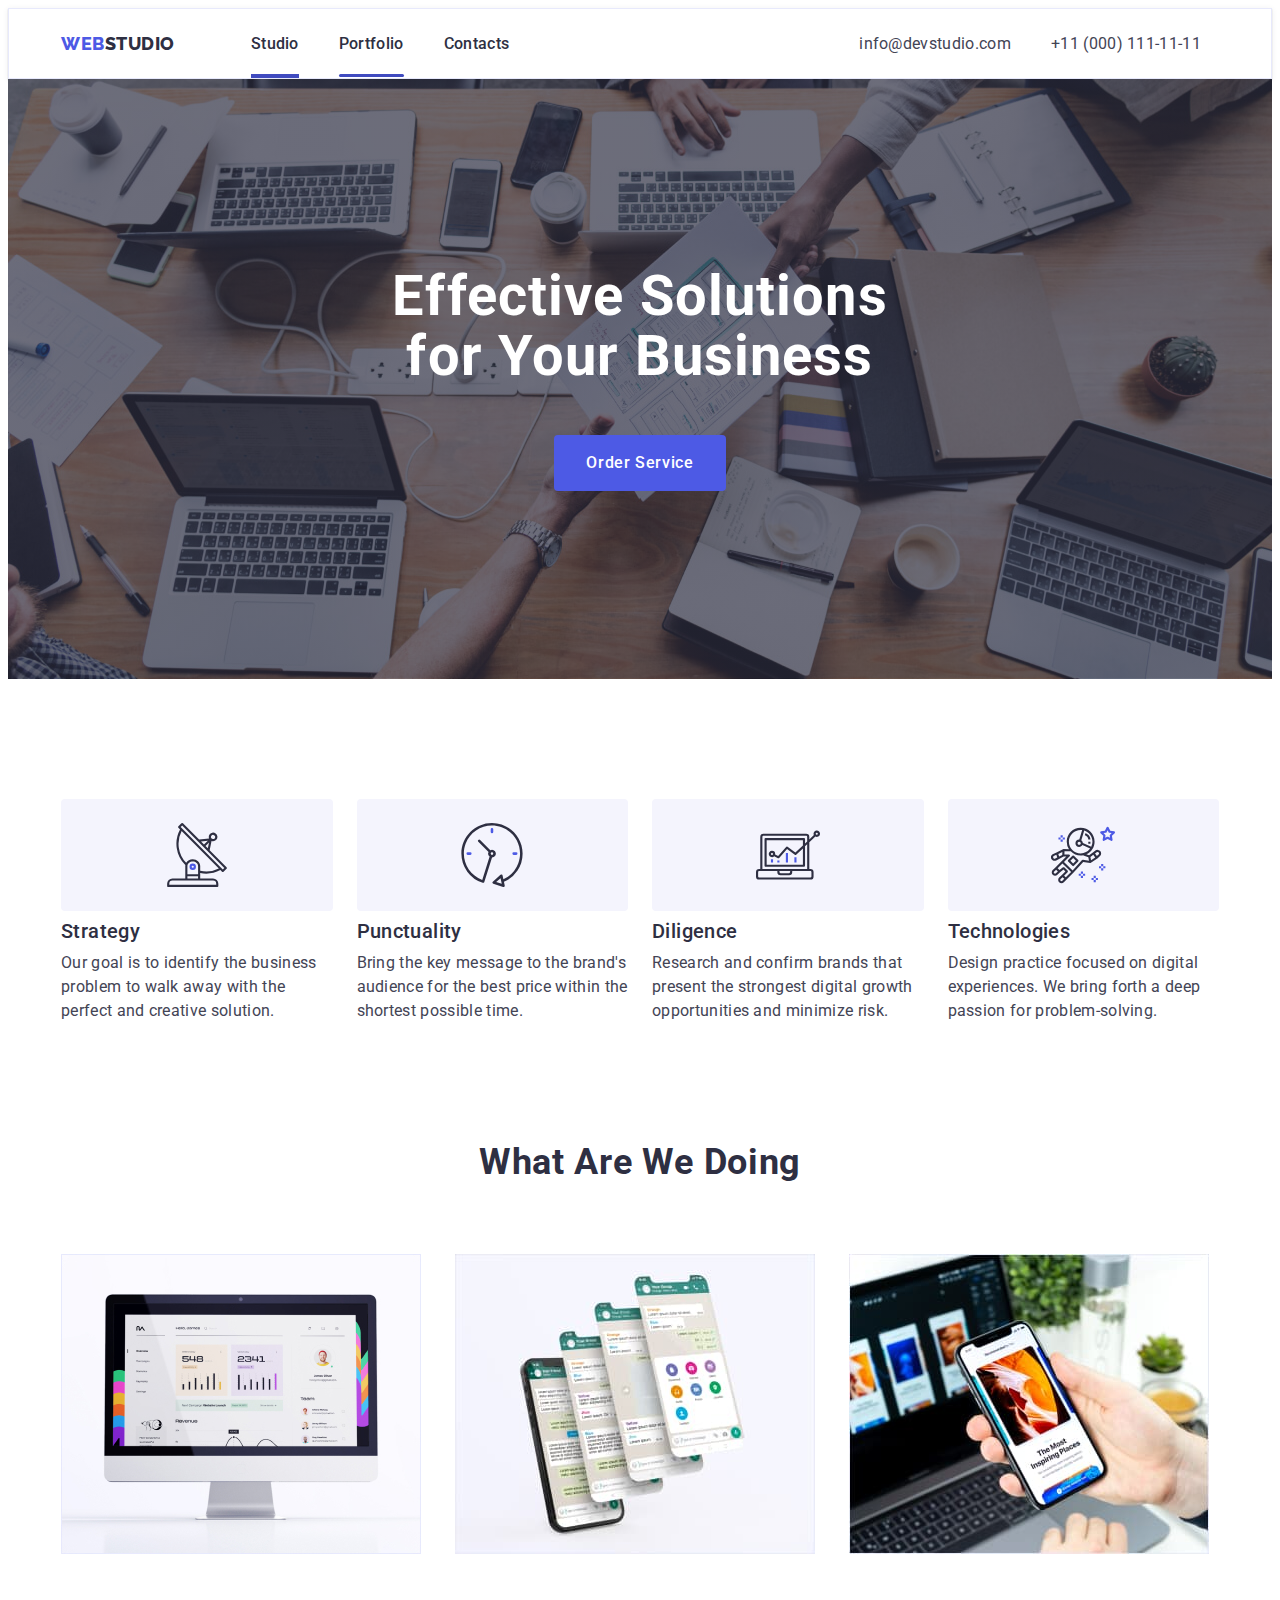
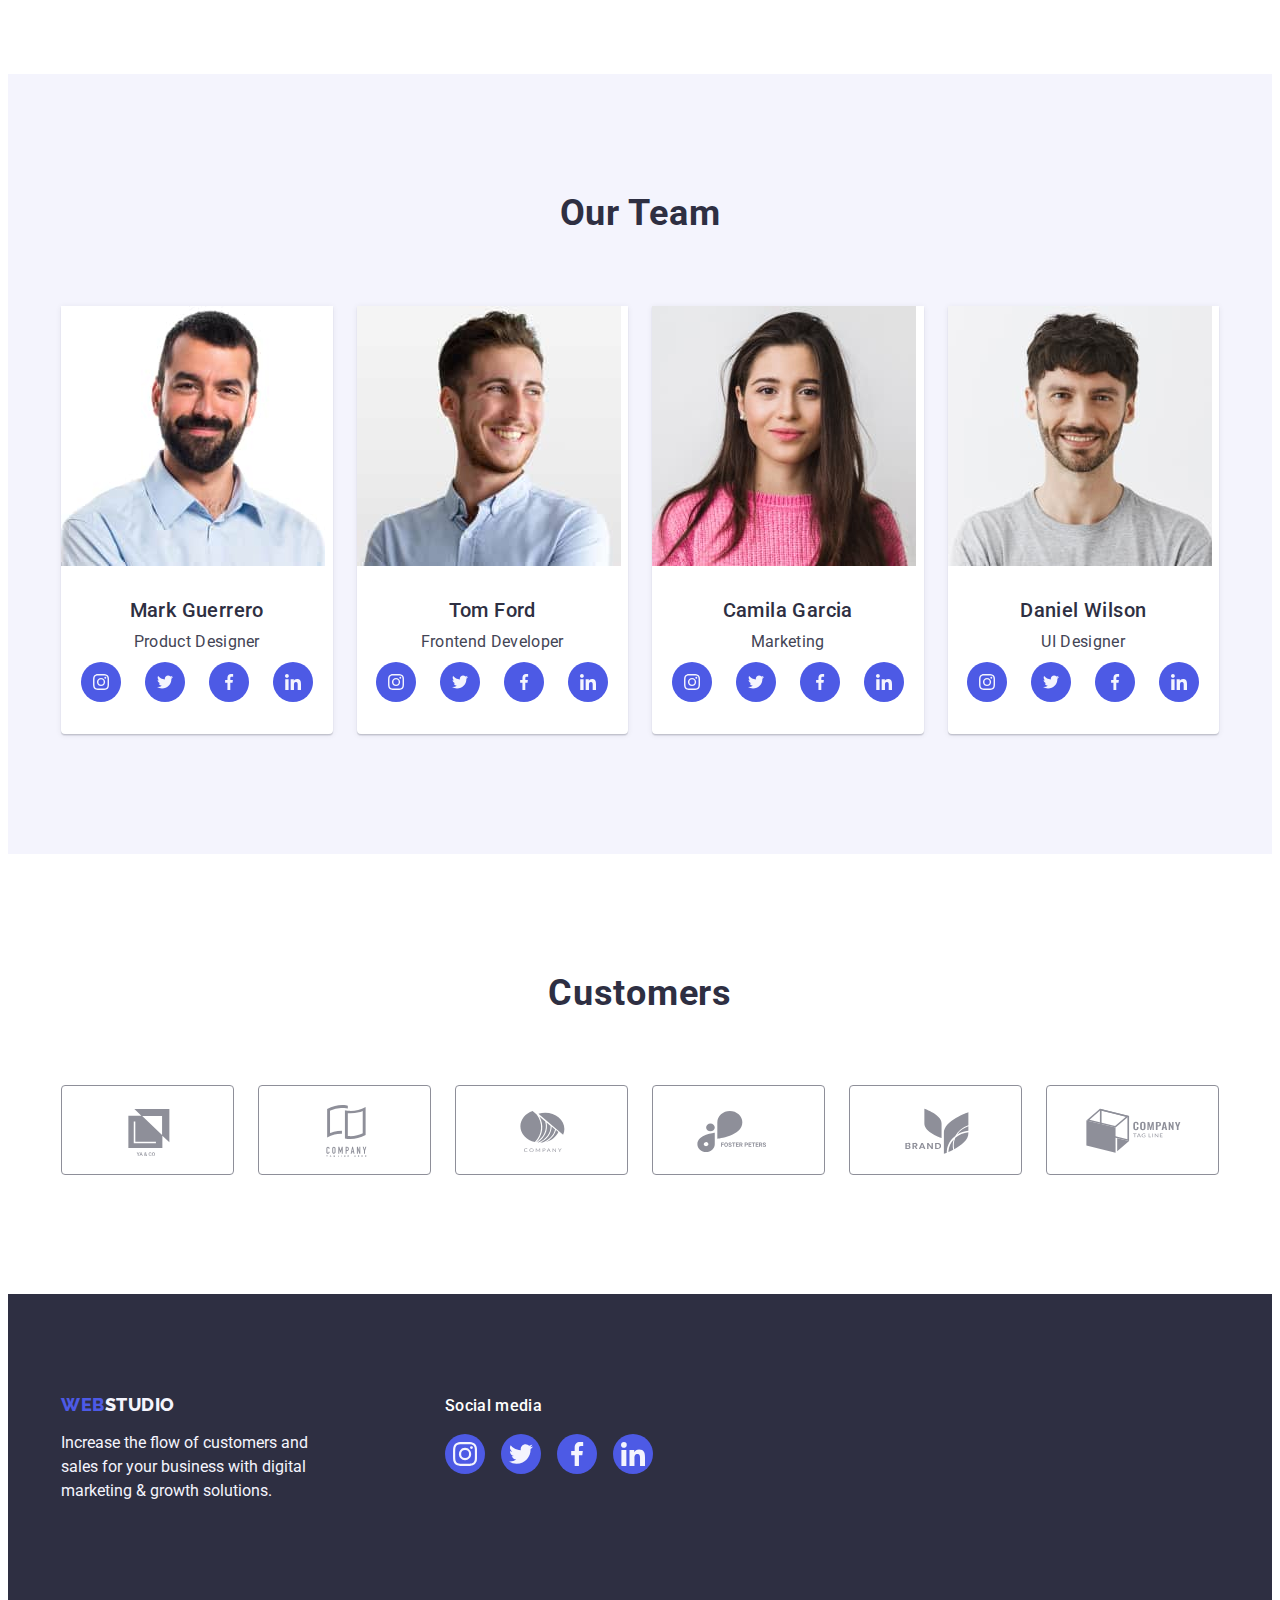
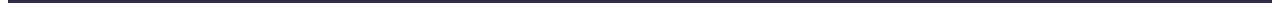
==== index.html @ a300240d "add" ====
<!DOCTYPE html>
<html lang="en">
  <head>
    <meta charset="UTF-8" />
    <meta http-equiv="X-UA-Compatible" content="IE=edge" />
    <meta name="viewport" content="width=device-width, initial-scale=1.0" />
    <title>Document</title>
    <link rel="preconnect" href="https://fonts.googleapis.com" />
    <link rel="preconnect" href="https://fonts.gstatic.com" crossorigin />
    <link rel="preconnect" href="https://fonts.googleapis.com" />
    <link rel="preconnect" href="https://fonts.gstatic.com" crossorigin />
    <link
      href="https://fonts.googleapis.com/css2?family=Raleway:wght@800&family=Roboto:wght@400;500;700;900&display=swap"
      rel="stylesheet"
    />
    <link rel="stylesheet" href="https://cdnjs.cloudflare.com/ajax/libs/modern-normalize/1.1.0/modern-normalize.min.css" integrity="sha512-wpPYUAdjBVSE4KJnH1VR1HeZfpl1ub8YT/NKx4PuQ5NmX2tKuGu6U/JRp5y+Y8XG2tV+wKQpNHVUX03MfMFn9Q==" crossorigin="anonymous" referrerpolicy="no-referrer" />
    <link rel="stylesheet" href="./css/styles.css" />
  </head>
  <body>
  
    <!--Header-->
    <header class="header">
  
      <div class="container-header container">
        <!-- Navigation-->
        <nav class="container-menu list">
          
            <a class="logo-nav logo link" href="./index.html"
              >Web<span class="logo logo-span">Studio</span></a
            >

          <ul class="container-nav list">
            <li class="item-nav">
              <a class="nav-link studio-link link" href="./index.html">Studio</a>
            </li>

            <li class="item-nav">
              <a class="nav-link  portf-link link" href="./portfolio.html"
                >Portfolio</a
              >
            </li>

            <li class="item-nav">
              <a class="nav-link link" href="">Contacts</a>
            </li>
          </ul>
        </nav>

        <address class="address">
          <ul class="container-address list">
            <li class="item-mail">
              <a class="address-link link" href="mailto:info@devstudio.com"
                >info@devstudio.com</a
              >
            </li>
            <li class="item-tel">
              <a class="address-link address-tel link" href="tel:+110001111111"
                >+11 (000) 111-11-11</a
              >
            </li>
          </ul>
        </address>
      </div>
    </header>
    
    <!--Main -->
    <main class="main">
      <!--Hero-->
      <section class="hero">
        <div class="container-hero container">
          <h1 class="hero-title">Effective Solutions for Your Business</h1>
              
          <button class="btn-hero" type="button" data-modal-open>Order Service</button>
       
      </div>
      </section>

      <!--Section_1-->
      <section class="section-one">
        <div class="container-section-one container">
          <h2 class="visually-hidden">strongest</h2>
          <ul class="list list-section-one">
            <li class="item-section-one">
              <div class="strategy">
                <svg class="icon-section-one" width="64" height="64">
                  <use href="./images/icons.svg#antenna">
                  </use>
                </svg>
              </div>
              <h3 class="subtitle-section-one">Strategy</h3>
              <p class="text-section-one">
                Our goal is to identify the business problem to walk away with
                the perfect and creative solution.
              </p>
            </li>
            <li class="item-section-one ">
              <div class="strategy">
                <svg class="icon-section-one" width="64" height="64">
                  <use href="./images/icons.svg#clock">
                  </use>
                </svg>
              </div>
              <h3 class="subtitle-section-one">Punctuality</h3>
              <p class="text-section-one">
                Bring the key message to the brand's audience for the best price
                within the shortest possible time.
              </p>
            </li>
            <li class="item-section-one">
              <div class="strategy">
                <svg class="icon-section-one" width="64" height="64">
                  <use href="./images/icons.svg#diagram">
                  </use>
                </svg>
              </div>
              <h3 class="subtitle-section-one">Diligence</h3>
              <p class="text-section-one">
                Research and confirm brands that present the strongest digital
                growth opportunities and minimize risk.
              </p>
            </li>
            <li class="item-section-one">
              <div class="strategy">
                <svg class="icon-section-one" width="64" height="64">
                  <use href="./images/icons.svg#astronaut">
                  </use>
                </svg>
              </div>
              <h3 class="subtitle-section-one">Technologies</h3>
              <p class="text-section-one">
                Design practice focused on digital experiences. We bring forth a
                deep passion for problem-solving.
              </p>
            </li>
          </ul>
        </div>
      </section>

      <!--Section_2-->
      <section class="section-two">
        <div class="container">
          <h2 class="title-section-two">What are we doing</h2>
          <ul class="list-section-two list">
            <li class="item-section-two">
              <img
                src="./images/doing/comp.jpg"
                alt="comp"
                width="360"
                height="300"
              />
            </li>
            <li class="item-section-two">
              <img
                src="./images/doing/phone.jpg"
                alt="phone"
                width="360"
                height="300"
              />
            </li>
            <li class="item-section-two">
              <img
                src="./images/doing/laptop.jpg"
                alt="laptop"
                width="360"
                height="300"
              />
            </li>
          </ul>
        </div>
      </section>

      <!--Section_3-->
      <section class="section-three">
        <div class="container">
          <h2 class="title-section-three">Our Team</h2>
          <ul class="list list-section-three">
            <li class="item-team">
              
                <img
                  class="img-team"
                  src="./images/team/man_1.jpg"
                  alt="man"
                  width="264"
                  height="260"
                />
        
            
              <div class="name-team">
              <h3 class="subtitle-section-three">Mark Guerrero</h3>
              <p class="text-section-three">Product Designer</p>
              <ul class="networks-list list">
                <li class="networks-item">
                  <a class="networks-link link" href="" target="_blank" rel="noopener noreferrer"
                  aria-label="instagram icon">
                    <svg class="networks-icon" width="16" height="16">
                      <use href="./images/icons.svg#instagram">
                      </use>
                    </svg>
                  </a>
                </li>
                <li class="networks-item">
                  <a class="networks-link link" href="" target="_blank" rel="noopener noreferrer"
                  aria-label="twitter icon">
                    <svg class="networks-icon" width="16" height="16">
                      <use href="./images/icons.svg#twitter">
                      </use>
                    </svg>
                  </a>
                </li>
                <li class="networks-item">
                  <a class="networks-link link" href="" target="_blank" rel="noopener noreferrer"
                  aria-label="facebookicon">
                    <svg class="networks-icon" width="16" height="16">
                      <use href="./images/icons.svg#facebook">
                      </use>
                    </svg>
                  </a>
                </li>
                <li class="networks-item">
                  <a class="networks-link link" href="" target="_blank" rel="noopener noreferrer"
                  aria-label="linkedin icon">
                    <svg class="networks-icon" width="16" height="16">
                      <use href="./images/icons.svg#linkedin">
                      </use>
                    </svg>
                  </a>
                </li>
              </ul>
            </div>
            </li>

            <li class="item-team">
              
              <img
                class="img-team"
                src="./images/team/man_2.jpg"
                alt="man"
                width="264"
                height="260"
              />
              <div class="name-team">
              <h3 class="subtitle-section-three">Tom Ford</h3>
              <p class="text-section-three">Frontend Developer</p>
              <ul class="networks-list list">
                <li class="networks-item">
                  <a class="networks-link link" href="" target="_blank" rel="noopener noreferrer"
                  aria-label="instagram icon">
                    <svg class="networks-icon" width="16" height="16">
                      <use href="./images/icons.svg#instagram">
                      </use>
                    </svg>
                  </a>
                </li>
                <li class="networks-item">
                  <a class="networks-link link" href="" target="_blank" rel="noopener noreferrer"
                  aria-label="twitter icon">
                    <svg class="networks-icon" width="16" height="16">
                      <use href="./images/icons.svg#twitter">
                      </use>
                    </svg>
                  </a>
                </li>
                <li class="networks-item">
                  <a class="networks-link link" href="" target="_blank" rel="noopener noreferrer"
                  aria-label="facebookicon">
                    <svg class="networks-icon" width="16" height="16">
                      <use href="./images/icons.svg#facebook">
                      </use>
                    </svg>
                  </a>
                </li>
                <li class="networks-item">
                  <a class="networks-link link" href="" target="_blank" rel="noopener noreferrer"
                  aria-label="linkedin icon">
                    <svg class="networks-icon" width="16" height="16">
                      <use href="./images/icons.svg#linkedin">
                      </use>
                    </svg>
                  </a>
                </li>
              </ul>
            </div>
            </li>

            <li class="item-team">
              <img
                class="img-team"
                src="./images/team/girl.jpg"
                alt="girl"
                width="264"
                height="260"
              />             
               <div class="name-team">
              <h3 class="subtitle-section-three">Camila Garcia</h3>
              <p class="text-section-three">Marketing</p>
              <ul class="networks-list list">
                <li class="networks-item">
                  <a class="networks-link link" href="" target="_blank" rel="noopener noreferrer"
                  aria-label="instagram icon">
                    <svg class="networks-icon" width="16" height="16">
                      <use href="./images/icons.svg#instagram">
                      </use>
                    </svg>
                  </a>
                </li>
                <li class="networks-item">
                  <a class="networks-link link" href="" target="_blank" rel="noopener noreferrer"
                  aria-label="twitter icon">
                    <svg class="networks-icon" width="16" height="16">
                      <use href="./images/icons.svg#twitter">
                      </use>
                    </svg>
                  </a>
                </li>
                <li class="networks-item">
                  <a class="networks-link link" href="" target="_blank" rel="noopener noreferrer"
                  aria-label="facebookicon">
                    <svg class="networks-icon" width="16" height="16">
                      <use href="./images/icons.svg#facebook">
                      </use>
                    </svg>
                  </a>
                </li>
                <li class="networks-item">
                  <a class="networks-link link" href="" target="_blank" rel="noopener noreferrer"
                  aria-label="linkedin icon">
                    <svg class="networks-icon" width="16" height="16">
                      <use href="./images/icons.svg#linkedin">
                      </use>
                    </svg>
                  </a>
                </li>
              </ul>
            </div>
            </li>

            <li class="item-team">
              
              <img
                class="img-team"
                src="./images/team/man_3.jpg"
                alt="man"
                width="264"
                height="260"
              />
              <div class="name-team">
              <h3 class="subtitle-section-three">Daniel Wilson</h3>
              <p class="text-section-three">UI Designer</p>
              <ul class="networks-list list">
                <li class="networks-item">
                  <a class="networks-link link" href="" target="_blank" rel="noopener noreferrer"
                  aria-label="instagram icon">
                    <svg class="networks-icon" width="16" height="16">
                      <use href="./images/icons.svg#instagram">
                      </use>
                    </svg>
                  </a>
                </li>
                <li class="networks-item">
                  <a class="networks-link link" href="" target="_blank" rel="noopener noreferrer"
                  aria-label="twitter icon">
                    <svg class="networks-icon" width="16" height="16">
                      <use href="./images/icons.svg#twitter">
                      </use>
                    </svg>
                  </a>
                </li>
                <li class="networks-item">
                  <a class="networks-link link" href="" target="_blank" rel="noopener noreferrer"
                  aria-label="facebookicon">
                    <svg class="networks-icon" width="16" height="16">
                      <use href="./images/icons.svg#facebook">
                      </use>
                    </svg>
                  </a>
                </li>
                <li class="networks-item">
                  <a class="networks-link link" href="" target="_blank" rel="noopener noreferrer"
                  aria-label="linkedin icon">
                    <svg class="networks-icon" width="16" height="16">
                      <use href="./images/icons.svg#linkedin">
                      </use>
                    </svg>
                  </a>
                </li>
              </ul>
            </div>
            </li>
          </ul>
        </div>


      </section>
            <!--Section_4
            Customers-->
    <section class="section-four">
        <div class="container">
          <h2 class="title-section-four">Customers</h2>
          <ul class="list list-section-four">
            <li class="item-customers">
              <a class="customers-link link" href="">
              <svg class="icon-section-four" width="104" height="56">
                <use href="./images/icons.svg#first">
                </use>
              </svg></a>
            </li>
            <li class="item-customers">
              <a class="customers-link link" href="">
              <svg class="icon-section-four" width="104" height="56">
                <use href="./images/icons.svg#second">
                </use>
              </svg></a>
            </li>
            <li class="item-customers">
              <a class="customers-link link" href="">
              <svg class="icon-section-four" width="104" height="56">
                <use href="./images/icons.svg#thirth">
                </use>
              </svg></a>
            </li>
            <li class="item-customers">
              <a class="customers-link link" href="">
              <svg class="icon-section-four" width="104" height="56">
                <use href="./images/icons.svg#fourth">
                </use>
              </svg></a>
            </li>
            <li class="item-customers">
              <a class="customers-link link" href="">
              <svg class="icon-section-four" width="104" height="56">
                <use href="./images/icons.svg#fifth">
                </use>
              </svg></a>
            </li>
            <li class="item-customers">
              <a class="customers-link link" href=""><svg class="icon-section-four" width="104" height="56">
                <use href="./images/icons.svg#sixth">
                </use>
              </svg> </a>

              
            </li>
          </ul>
          

        </div>
</section>

    </main>
<!--Footer-->
<footer class="footer">
  <div class="footer-container container">
    <div class="logo-footer">
        <a class="footer-link logo link" href="./index.html"
        >Web<span class="logo logo-span footer-span">Studio</span></a
      >

    <p class="text-footer">
      Increase the flow of customers and sales for your business with
      digital marketing & growth solutions.
    </p>

    </div>
    
    <div class="networks-footer">
      <p class="text-networks">Social media</p>
      <ul class="list list-footer">
        <li class="item-footer">
          <a class="networks-footer-link link" href="" target="_blank" rel="noopener noreferrer"
                  aria-label="instagram icon">
                    <svg class="networks-footer-icon" width="24" height="24">
                      <use href="./images/icons.svg#instagram">
                      </use>
                    </svg>
                  </a>
        </li>
        <li class="item-footer">
          <a class="networks-footer-link link" href="" target="_blank" rel="noopener noreferrer"
                  aria-label="twitter icon">
                    <svg class="networks-footer-icon" width="24" height="24">
                      <use href="./images/icons.svg#twitter">
                      </use>
                    </svg>
                  </a>
        </li>
        <li class="item-footer">
          <a class="networks-footer-link link" href="" target="_blank" rel="noopener noreferrer"
                  aria-label="facebook icon">
                    <svg class="networks-footer-icon" width="24" height="24">
                      <use href="./images/icons.svg#facebook">
                      </use>
                    </svg>
                  </a>
        </li>
        <li class="item-footer">
          <a class="networks-footer-link link" href="" target="_blank" rel="noopener noreferrer"
                  aria-label="linkedin icon">
                    <svg class="networks-footer-icon" width="24" height="24">
                      <use href="./images/icons.svg#linkedin">
                      </use>
                    </svg>
                  </a>
        </li>
      </ul>
    </div>
  </div>
</footer>
  <!--MODAL WINDOW-->
  <div  class="backdrop is-hidden" data-modal>
    <div class="modal">
      <button  class="modal-close-btn" type="button" data-modal-close>
        <svg class="modal-close-icon" width="8" height="8">
          <use href="./images/icons.svg#close-black"></use>
        </svg>
      </button>
    </div>

  </div>

  <script src="./js/modal.js"></script>
</body>
</html>
---- css/styles.css ----
:root {
  /*fonts*/
  --primary-font: 'Roboto', sans-serif;
  --secondary-font: 'Raleway', sans-serif;

  /*text color*/
  --main-text-color: #434455;
  --secondary-text-color: #2e2f42;
  --white-text-color: #ffffff;
  --footer-text-color: #f4f4fd;
  --accent-text-color: #4d5ae5;
  --focus-nav-color: #404bbf;

  /*background color*/
  --main-bgc-color: #ffffff;
  --secondary-bgc-color: #2e2f42;
  --grey-bgc-color: #f4f4fd;
  --iris-bgc-btn: #4d5ae5;
  --ocean-bgc-btnfocus: #404bbf;
  --link-bgc: #8e8f99;

  /*PORTFOLIO*/
  --portf-bordercolor: #e7e9fc;
}

body {
  font-family: var(--primary-font);
  color: var(--main-text-color);
  background-color: var(--main-bgc-color);
}

a {
  text-decoration: none;
}

ul,
p,
h1,
h2,
h3 {
  margin: 0;
  padding: 0;
}

.list {
  list-style: none;
}

li {
  text-decoration: none;
}

img {
  display: block;
  max-width: 100%;
  height: auto;
}

.visually-hidden {
  position: absolute;
  width: 1px;
  height: 1px;
  margin: -1px;
  border: 0;
  padding: 0;
  white-space: nowrap;
  clip-path: inset(100%);
  clip: rect(0 0 0 0);
  overflow: hidden;
}

.container {
  width: 1158px;
  padding-left: 15px;
  padding-right: 15px;
  margin: auto;
  margin-right: auto;
}
/*HEADER*/

.header {
  /*position: absolute;
  top: 0;*/

  box-shadow: 0px 2px 1px rgba(46, 47, 66, 0.08),
    0px 1px 1px rgba(46, 47, 66, 0.16), 0px 1px 6px rgba(46, 47, 66, 0.08);
  border: 1px solid #e7e9fc;
  /*outline: 2px solid blue;*/
}

.container-header {
  display: flex;
  align-items: center;
}
/*Navigation*/
.container-menu {
  display: flex;
  align-items: center;
  margin: 0;
  /*outline: 2px solid green;*/
}

.logo-nav {
  margin-right: 76px;
  padding-top: 24px;
  padding-bottom: 24px;
}

.logo,
.logo-span {
  font-family: var(--secondary-font);
  font-weight: 800;
  font-size: 18px;
  line-height: 1.17;
  letter-spacing: 0.03em;
  text-transform: uppercase;

  color: var(--accent-text-color);
}

.logo-span {
  color: var(--secondary-text-color);
}

.link 
/*.logo*/ {
  text-decoration: none;
}

.list {
  text-decoration: none;
}

.container-nav {
  display: flex;
  align-items: center;
  text-align: center;

  /*outline: 2px solid black;*/
  margin-right: 332px;
}

.item-nav {
  margin-right: 40px;
}

.item-nav:last-child {
  margin-right: 0;
}

.nav-link {
  padding-top: 24px;
  padding-bottom: 24px;
  font-weight: 500;
  font-size: 16px;
  line-height: 1.5;
  letter-spacing: 0.02em;
  color: var(--secondary-text-color);
}

.nav-link:hover,
.nav-link:focus {
color: var(--focus-nav-color);
}

.studio-link{
position: relative;
width: 48px;}

.studio-link::after{
content: '';

position: absolute;
display: block;
left: 0;
bottom: -1px;

width: 100%;
height: 4px;
background-color: var(--focus-nav-color) ;

}

.portf-link{
position: relative;
width: 66px;}

.portf-link::after{
  content: '';

  position: absolute;
  border-radius: 2px;
  bottom: 0px;
  
  display: block;
  width: 100%;
  height: 3px;
  background-color:var(--focus-nav-color);
 }


.address {
  display: flex;
  align-items: center;
  margin: auto;

  font-style: normal;
  /*outline: 2px solid tomato;*/
}

.container-address {
  display: flex;
  align-items: center;
  gap: 40px;
}

.address-link,
.address-link {
  font-size: 16px;
  line-height: 1.5;
  letter-spacing: 0.02em;
  color: var(--main-text-color);
}

.address-link:hover,
.address-link:focus {
  color: var(--focus-nav-color);
}

/*MAIN*/

/*HERO*/

.hero {
  max-width: 1440px;
  margin-left: auto;
  margin-right: auto;

  background-image: linear-gradient(
      rgba(46, 47, 66, 0.7),
      rgba(46, 47, 66, 0.7)
    ),
    url(../images/hero/office.jpg);
  background-color: var(--secondary-bgc-color);
  background-repeat: no-repeat;
  background-position: center;

  background-size: cover;

  padding-top: 188px;
  padding-bottom: 188px;
}

.container-hero {
  text-align: center;
}

.hero-title {
  margin-top: 0;
  margin-bottom: 48px;
  margin-left: auto;
  margin-right: auto;
  max-width: 496px;

  font-weight: 700;
  font-size: 56px;
  line-height: 1.07;
  color: var(--white-text-color);
  text-align: center;
  letter-spacing: 0.02em;
}

.btn-hero {
  display: block;
  min-width: 169px;
  height: 56px;
  margin: 0 auto;
  padding: 16px 32px;

  font-family: inherit;
  font-weight: 500;
  font-size: 16px;
  line-height: 1.5;
  color: var(--white-text-color);
  background-color: var(--iris-bgc-btn);
  letter-spacing: 0.04em;
  border: none;
  cursor: pointer;
  border-radius: 4px;

  transition: background-color 250ms cubic-bezier(0.4, 0, 0.2, 1);
}

.btn-hero:hover,
.btn-hero:focus {
  background-color: var(--ocean-bgc-btnfocus);
}

/*SECTION _1*/

.section-one {
  padding-top: 120px;
  padding-bottom: 120px;
}

.container-section-one {
  display: flex;
  align-items: center;
  /* outline: 2px solid blue;*/
}

.list-section-one {
  display: flex;
  gap: 24px;

  /*outline: 2px solid red;*/
}

.item-section-one {
  width: calc((100% - 72px) / 4);
}

/*ICONS SVG*/

.strategy {
  display: flex;
  align-items: center;
  justify-content: center;
  background: var(--grey-bgc-color);
  border-radius: 4px;

  padding-top: 24px;
  padding-bottom: 24px;
  margin-bottom: 8px;

  /*outline: 2px solid green;*/
}

.icon-section-one {
  display: flex;
  justify-content: center;
}

.subtitle-section-one {
  margin-bottom: 8px;
}

.subtitle-section-one,
.subtitle-section-three {
  font-weight: 500;
  font-size: 20px;
  line-height: 1.2;
  letter-spacing: 0.02em;
  color: var(--secondary-text-color);
}

.text-section-one,
.text-section-three,
.text-portfolio-row {
  font-size: 16px;
  line-height: 1.5;
  letter-spacing: 0.02em;
  color: var(--secondary-text-color);
}

.text-section-one {
  color: var(--main-text-color);
}

/*Section_2*/

.section-two {
  padding-bottom: 120px;
}

.title-section-two,
.title-section-three,
.title-section-four {
  margin-bottom: 72px;

  font-weight: 700;
  font-size: 36px;
  line-height: 1.1;
  text-align: center;
  letter-spacing: 0.02em;
  text-transform: capitalize;

  color: var(--secondary-text-color);
}

.list-section-two {
  display: flex;
  gap: 24px;
  padding: 0;

  /*outline: 2px solid orange;*/
}
.item-section-two {
  width: calc((100% - 48px) / 3);
}

/*Section_3*/

.section-three {
  padding: 120px 0;
  background-color: var(--grey-bgc-color);
}

.title-section-three {
  margin-bottom: 72px;
  /*outline: 2px solid skyblue;*/
}

.list-section-three {
  display: flex;
  align-items: center;
  gap: 24px;
}

.item-team {
  /*outline: 2px solid red;*/

  width: calc((100% - 72px) / 4);

  background-color: var(--main-bgc-color);
  border-radius: 0px 0px 4px 4px;
  box-shadow: 0px 1px 6px rgba(46, 47, 66, 0.08),
    0px 1px 1px rgba(46, 47, 66, 0.16), 0px 2px 1px rgba(46, 47, 66, 0.08);
}

.name-team {
  padding: 32px 0;
}

.subtitle-section-three {
  text-align: center;
  margin-bottom: 8px;
}

.text-section-three {
  text-align: center;
  padding-bottom: 8px;

  color: var(--main-text-color);
}

.networks-list {
  display: flex;
  justify-content: center;
  align-items: center;
  gap: 24px;
}
.networks-item {
  display: flex;
  justify-content: center;
  align-items: center;
  width: 40px;
  height: 40px;
}

.networks-link {
  display: flex;
  align-items: center;
  justify-content: center;
  background-color: var(--iris-bgc-btn);
  border-radius: 50%;
  width: 100%;
  height: 100%;
}

.networks-link:hover,
.networks-link:focus {
  background-color: var(--focus-nav-color);
}

.networks-icon {
  fill: var(--grey-bgc-color);
}

/*<!--Section_4
Customers-->*/

.section-four {
  padding: 120px 0;
  background-color: var(--main-bgc-color);
}

.list-section-four {
  display: flex;
  justify-content: center;
  align-items: center;
  gap: 24px;
}
.item-customers {
  display: flex;
  justify-content: center;
  align-items: center;
  height: 88px;
  width: calc((100% - 120px) / 6);
}

.customers-link {
  display: flex;
  align-items: center;
  justify-content: center;
  color: var(--link-bgc);
  width: 100%;
  height: 100%;

  border: 1px solid #8e8f99;
  border-radius: 4px;
}

.customers-link:hover,
.customers-link:focus {
  color: var(--ocean-bgc-btnfocus);
  border: 1px solid var(--ocean-bgc-btnfocus);
}

.icon-section-four {
  fill: currentColor;
}

.icon-section-four:hover,
.icon-section-four:focus {
  fill: var(--ocean-bgc-btnfocus);
}

/*Footer*/

.footer {
  padding: 100px 0;
  background-color: var(--secondary-bgc-color);
}

.footer-container {
  display: flex;
  align-items: baseline;
}

.logo-footer {
  margin-right: 120px;
}

.footer-link {
  display: inline-block;
  margin-bottom: 16px;
}

.footer-span {
  color: var(--footer-text-color);
}

.text-footer {
  max-width: 264px;
  /*padding-bottom: 100px;*/

  font-size: 16px;
  line-height: 1.5;
  color: var(--footer-text-color);
}

.networks-footer {
  display: block;
}

.list-footer {
  display: flex;
  gap: 16px;
}

.text-networks {
  margin-bottom: 16px;
  font-weight: 500;
  font-size: 16px;
  line-height: 1.5;
  letter-spacing: 0.02em;
  color: var(--white-text-color);

  /*outline: 2px solid green;*/
}

.item-footer {
  display: flex;
  justify-content: center;
  align-items: center;
  width: 40px;
  height: 40px;
}

.networks-footer-link {
  display: flex;
  align-items: center;
  justify-content: center;
  background-color: var(--iris-bgc-btn);
  border-radius: 50%;
  width: 100%;
  height: 100%;
}

.networks-footer-link:hover,
.networks-footer-link:focus {
  background-color: #31d0aa;
}

.networks-footer-icon {
  display: flex;
  align-items: center;
  justify-content: center;
  fill: var(--footer-text-color);
}

/*Portfolio*/

.section-btn {
  padding-top: 96px;
  padding-bottom: 120px;
}
/*BUTTONS*/

.btn-list {
  display: flex;
  justify-content: center;
  gap: 24px;
  margin-bottom: 72px;
}

/*.btn-list:hover,
.btn-list:focus{
box-shadow: 0px 3px 1px rgba(0, 0, 0, 0.1), 0px 2px 1px rgba(0, 0, 0, 0.08), 0px 2px 2px rgba(0, 0, 0, 0.12);}*/

.portfolio-btn {
  padding: 12px 24px;
  display: block;

  font-weight: 500;
  font-size: 16px;
  line-height: 1.5;
  letter-spacing: 0.04em;
  color: var(--accent-text-color);
  background-color: var(--grey-bgc-color);
  border: 1px solid var(--portf-bordercolor);
  cursor: pointer;
  border-radius: 4px;
}

.portfolio-btn:hover,
.portfolio-btn:focus {
  color: var(--white-text-color);
  background-color: var(--ocean-bgc-btnfocus);
  box-shadow: 0px 3px 1px rgba(0, 0, 0, 0.1), 0px 2px 1px rgba(0, 0, 0, 0.08),
    0px 2px 2px rgba(0, 0, 0, 0.12);
}

.portfolio-btn:last-child {
  margin-right: 0;
}

.portfolio-btn:focus,
.portfolio-btn:hover {
  color: var(--footer-text-color);
  background-color: var(--ocean-bgc-btnfocus);
  border: 1px solid transparent;
}

/*Row*/

.row-list {
  /*outline: 2px solid salmon;*/
  display: flex;
  flex-wrap: wrap;

  column-gap: 24px;
  row-gap: 48px;
}

.row-item {
  width: calc((100% - 48px) / 3);
}

.row-link {
  display: block;
}

.row-link:hover,
.row-link:focus {
  box-shadow: 0px 1px 6px rgba(46, 47, 66, 0.08),
    0px 1px 1px rgba(46, 47, 66, 0.16), 0px 2px 1px rgba(46, 47, 66, 0.08);
}

.row-thumb{
  position: relative;
  overflow: hidden;
}
  
.row-img{
}

  .overlay{
    position: absolute;
    top: 0;
    left: 0;
    padding-left: 32px;
    padding-right: 32px;
    width: 100%;
    height: 100%;
    background: var(--iris-bgc-btn);
    
  }

  .text-overlay{
    margin-top: 40px;
  
    font-size: 16px;
    line-height: 1.5;
    letter-spacing: 0.02em;
  
    color: var(--footer-text-color);
  }




.row-app {
  padding: 32px 16px;
  border: 1px solid var(--portf-bordercolor);
  border-top: none;
}

.title-portfolio-row {
  margin-bottom: 8px;
  margin-left: 16px;

  font-weight: 500;
  font-size: 20px;
  line-height: 1.2;
  letter-spacing: 0.02em;
  color: var(--secondary-text-color);
}

.text-portfolio-row {
  margin-left: 16px;
  font-size: 16px;
  line-height: 1.5;
  letter-spacing: 0.02em;
  color: var(--main-text-color);
}



/*MODAL WINDOW*/

.backdrop{
  position: fixed;
  top: 0;
  left: 0;

  width: 100%;
  height: 100%;

  background-color: rgba(46, 47, 66, 0.4);;
  opacity: 1;

  transition:  opacity 250ms cubic-bezier(0.4, 0, 0.2, 1);

}

.backdrop.is-hidden {  
  opacity: 0; 
   visibility: hidden;  
   pointer-events: none;
  }


.backdrop.is-hidden  .modal{  
 transform: scale(0.9);
  }

/*.backdrop.is-hidden{
  visibility: hidden;
}*/

.modal {

  position: absolute;
  top: 50%;
  left: 50%; 
  transform: translate(-50%, -50%) scale(1);

  width: 408px;
  height: 584px;

  background-color: #fcfcfc;
  box-shadow: 0px 1px 1px rgba(0, 0, 0, 0.14), 0px 1px 3px rgba(0, 0, 0, 0.12), 0px 2px 1px rgba(0, 0, 0, 0.2);
  border-radius: 4px;

  transition:  transform 250ms cubic-bezier(0.4, 0, 0.2, 1);

}

.modal-close-btn {
  position: absolute;
  right: 24px;
  top: 24px;

  /*top: -12px;
  right: -12px;*/

  display: flex;
  justify-content: center;
  align-items: center;

  background: #E7E9FC;
  width: 24px;
  height: 24px;

  border-radius: 50%;
  border: 1px solid rgba(0, 0, 0, 0.1);
}
.modal-close-btn:hover,
.modal-close-btn:focus{
  background-color: var(--ocean-bgc-btnfocus);

}

.modal-close-icon {
  fill: var(--secondary-bgc-color);
} 

.modal-close-btn:hover .modal-close-icon,
.modal-close-btn:focus .modal-close-icon{
  fill: var(--main-bgc-color);
}

/*thumb*/
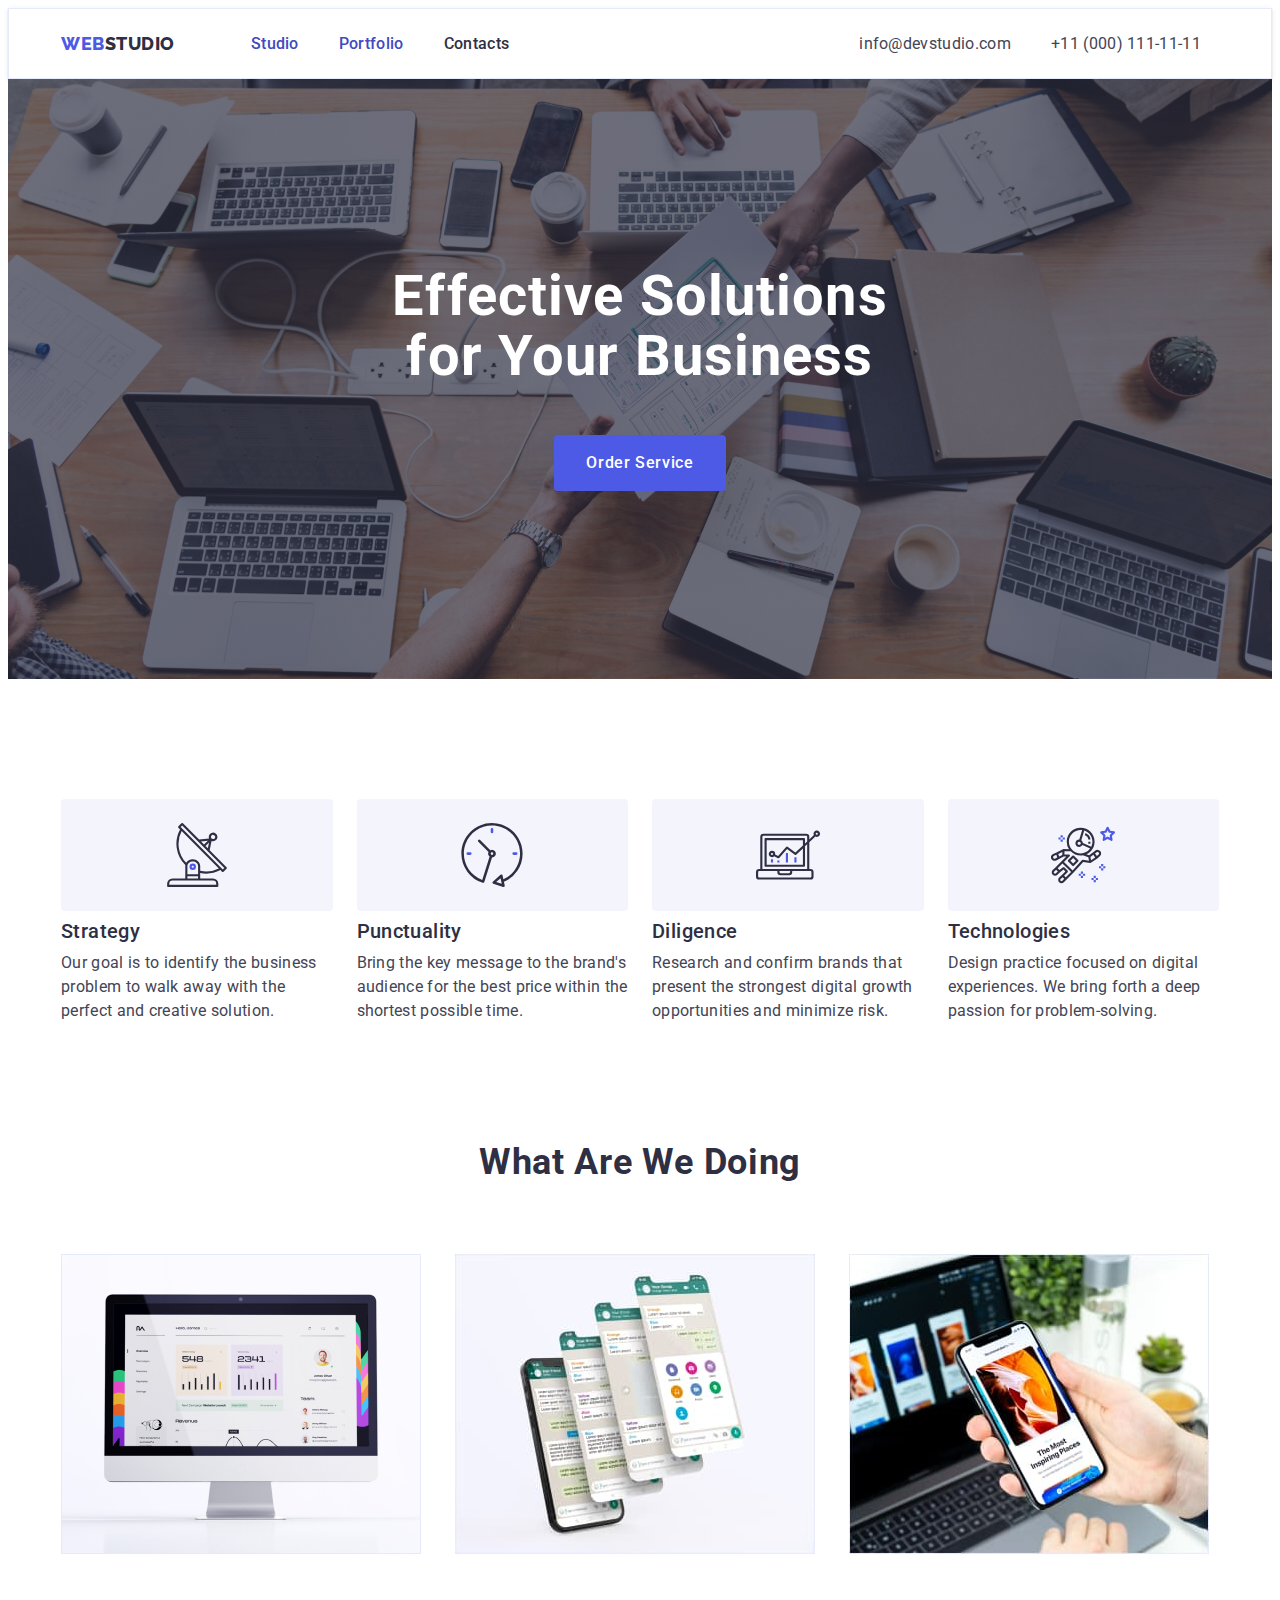
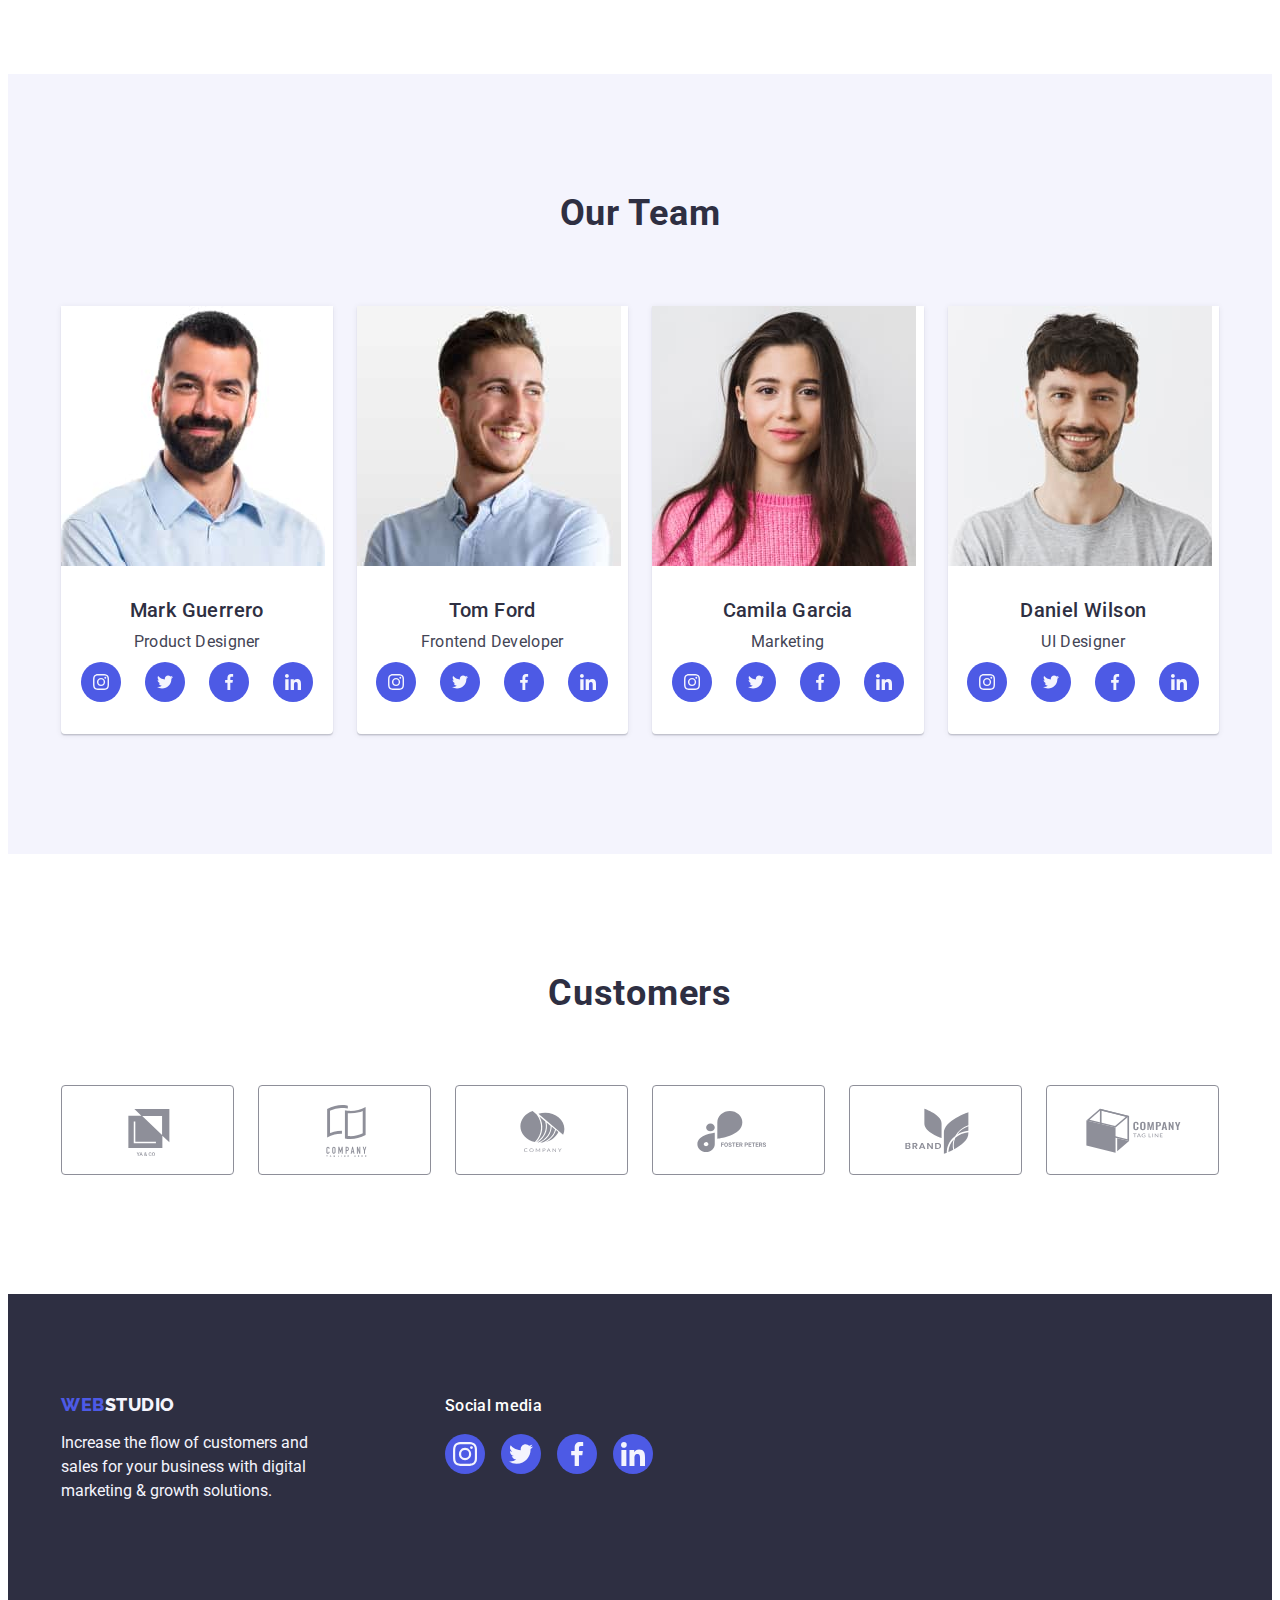
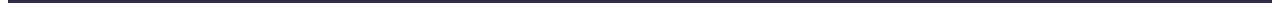
==== commit 58fe1768: "push header" ====
--- a/index.html
+++ b/index.html
@@ -35,7 +35,7 @@
             </li>
 
             <li class="item-nav">
-              <a class="nav-link  portf-link link" href="./portfolio.html"
+              <a class="nav-link  studio-link link" href="./portfolio.html"
                 >Portfolio</a
               >
             </li>
--- a/css/styles.css
+++ b/css/styles.css
@@ -156,6 +156,7 @@
   line-height: 1.5;
   letter-spacing: 0.02em;
   color: var(--secondary-text-color);
+  transition: color 250ms cubic-bezier(0.4, 0, 0.2, 1);
 }
 
 .nav-link:hover,
@@ -165,7 +166,8 @@
 
 .studio-link{
 position: relative;
-width: 48px;}
+color: var(--focus-nav-color);
+}
 
 .studio-link::after{
 content: '';
@@ -175,13 +177,12 @@
 left: 0;
 bottom: -1px;
 
-width: 100%;
 height: 4px;
 background-color: var(--focus-nav-color) ;
-
-}
-
-.portf-link{
+border-radius: 2px;
+}
+
+/*.portf-link{
 position: relative;
 width: 66px;}
 
@@ -190,13 +191,13 @@
 
   position: absolute;
   border-radius: 2px;
-  bottom: 0px;
+  bottom: -1px;
   
   display: block;
   width: 100%;
-  height: 3px;
+  height: 4px;
   background-color:var(--focus-nav-color);
- }
+ }*/
 
 
 .address {
@@ -220,6 +221,8 @@
   line-height: 1.5;
   letter-spacing: 0.02em;
   color: var(--main-text-color);
+  transition: color 250ms cubic-bezier(0.4, 0, 0.2, 1);
+
 }
 
 .address-link:hover,
@@ -466,6 +469,8 @@
   border-radius: 50%;
   width: 100%;
   height: 100%;
+  transition: background-color 250ms cubic-bezier(0.4, 0, 0.2, 1);
+
 }
 
 .networks-link:hover,
@@ -477,8 +482,8 @@
   fill: var(--grey-bgc-color);
 }
 
-/*<!--Section_4
-Customers-->*/
+/*-Section_4
+Customers*/
 
 .section-four {
   padding: 120px 0;
@@ -509,6 +514,9 @@
 
   border: 1px solid #8e8f99;
   border-radius: 4px;
+  transition: color 250ms cubic-bezier(0.4, 0, 0.2, 1), border 250ms cubic-bezier(0.4, 0, 0.2, 1);
+  ;
+
 }
 
 .customers-link:hover,
@@ -519,10 +527,12 @@
 
 .icon-section-four {
   fill: currentColor;
-}
-
-.icon-section-four:hover,
-.icon-section-four:focus {
+  transition: fill 250ms cubic-bezier(0.4, 0, 0.2, 1);
+
+}
+
+.customers-link:hover .icon-section-four,
+.customers-link:focus .icon-section-four {
   fill: var(--ocean-bgc-btnfocus);
 }
 
@@ -596,6 +606,8 @@
   border-radius: 50%;
   width: 100%;
   height: 100%;
+  transition: background-color 250ms cubic-bezier(0.4, 0, 0.2, 1);
+
 }
 
 .networks-footer-link:hover,
@@ -642,6 +654,10 @@
   border: 1px solid var(--portf-bordercolor);
   cursor: pointer;
   border-radius: 4px;
+  transition: color 250ms cubic-bezier(0.4, 0, 0.2, 1), background-color 250ms cubic-bezier(0.4, 0, 0.2, 1), box-shadow 250ms cubic-bezier(0.4, 0, 0.2, 1);
+
+
+
 }
 
 .portfolio-btn:hover,
@@ -650,6 +666,8 @@
   background-color: var(--ocean-bgc-btnfocus);
   box-shadow: 0px 3px 1px rgba(0, 0, 0, 0.1), 0px 2px 1px rgba(0, 0, 0, 0.08),
     0px 2px 2px rgba(0, 0, 0, 0.12);
+    transition: color 250ms cubic-bezier(0.4, 0, 0.2, 1), background-color 250ms cubic-bezier(0.4, 0, 0.2, 1), border 250ms cubic-bezier(0.4, 0, 0.2, 1);
+
 }
 
 .portfolio-btn:last-child {
@@ -676,10 +694,18 @@
 
 .row-item {
   width: calc((100% - 48px) / 3);
-}
+  transition: transform 250ms cubic-bezier(0.4, 0, 0.2, 1);
+
+}
+.row-item:hover {
+  transform: translateY(0);
+}
+
 
 .row-link {
   display: block;
+  transition: box-shadow 250ms cubic-bezier(0.4, 0, 0.2, 1);
+
 }
 
 .row-link:hover,
@@ -692,9 +718,7 @@
   position: relative;
   overflow: hidden;
 }
-  
-.row-img{
-}
+
 
   .overlay{
     position: absolute;
@@ -705,7 +729,12 @@
     width: 100%;
     height: 100%;
     background: var(--iris-bgc-btn);
+    transform: translateY(100%);
+    transition: transform 250ms cubic-bezier(0.4, 0, 0.2, 1);
     
+  }
+  .row-item:hover .overlay{
+    transform: translateY(0);
   }
 
   .text-overlay{
@@ -719,8 +748,6 @@
   }
 
 
-
-
 .row-app {
   padding: 32px 16px;
   border: 1px solid var(--portf-bordercolor);
@@ -794,7 +821,7 @@
   box-shadow: 0px 1px 1px rgba(0, 0, 0, 0.14), 0px 1px 3px rgba(0, 0, 0, 0.12), 0px 2px 1px rgba(0, 0, 0, 0.2);
   border-radius: 4px;
 
-  transition:  transform 250ms cubic-bezier(0.4, 0, 0.2, 1);
+  transition: transform 250ms cubic-bezier(0.4, 0, 0.2, 1);
 
 }
 
@@ -803,8 +830,6 @@
   right: 24px;
   top: 24px;
 
-  /*top: -12px;
-  right: -12px;*/
 
   display: flex;
   justify-content: center;
@@ -816,7 +841,10 @@
 
   border-radius: 50%;
   border: 1px solid rgba(0, 0, 0, 0.1);
-}
+  transition: background-color 250ms cubic-bezier(0.4, 0, 0.2, 1);
+
+}
+
 .modal-close-btn:hover,
 .modal-close-btn:focus{
   background-color: var(--ocean-bgc-btnfocus);
@@ -825,6 +853,8 @@
 
 .modal-close-icon {
   fill: var(--secondary-bgc-color);
+  transition: fill 250ms cubic-bezier(0.4, 0, 0.2, 1);
+
 } 
 
 .modal-close-btn:hover .modal-close-icon,
@@ -832,5 +862,4 @@
   fill: var(--main-bgc-color);
 }
 
-/*thumb*/
-
+
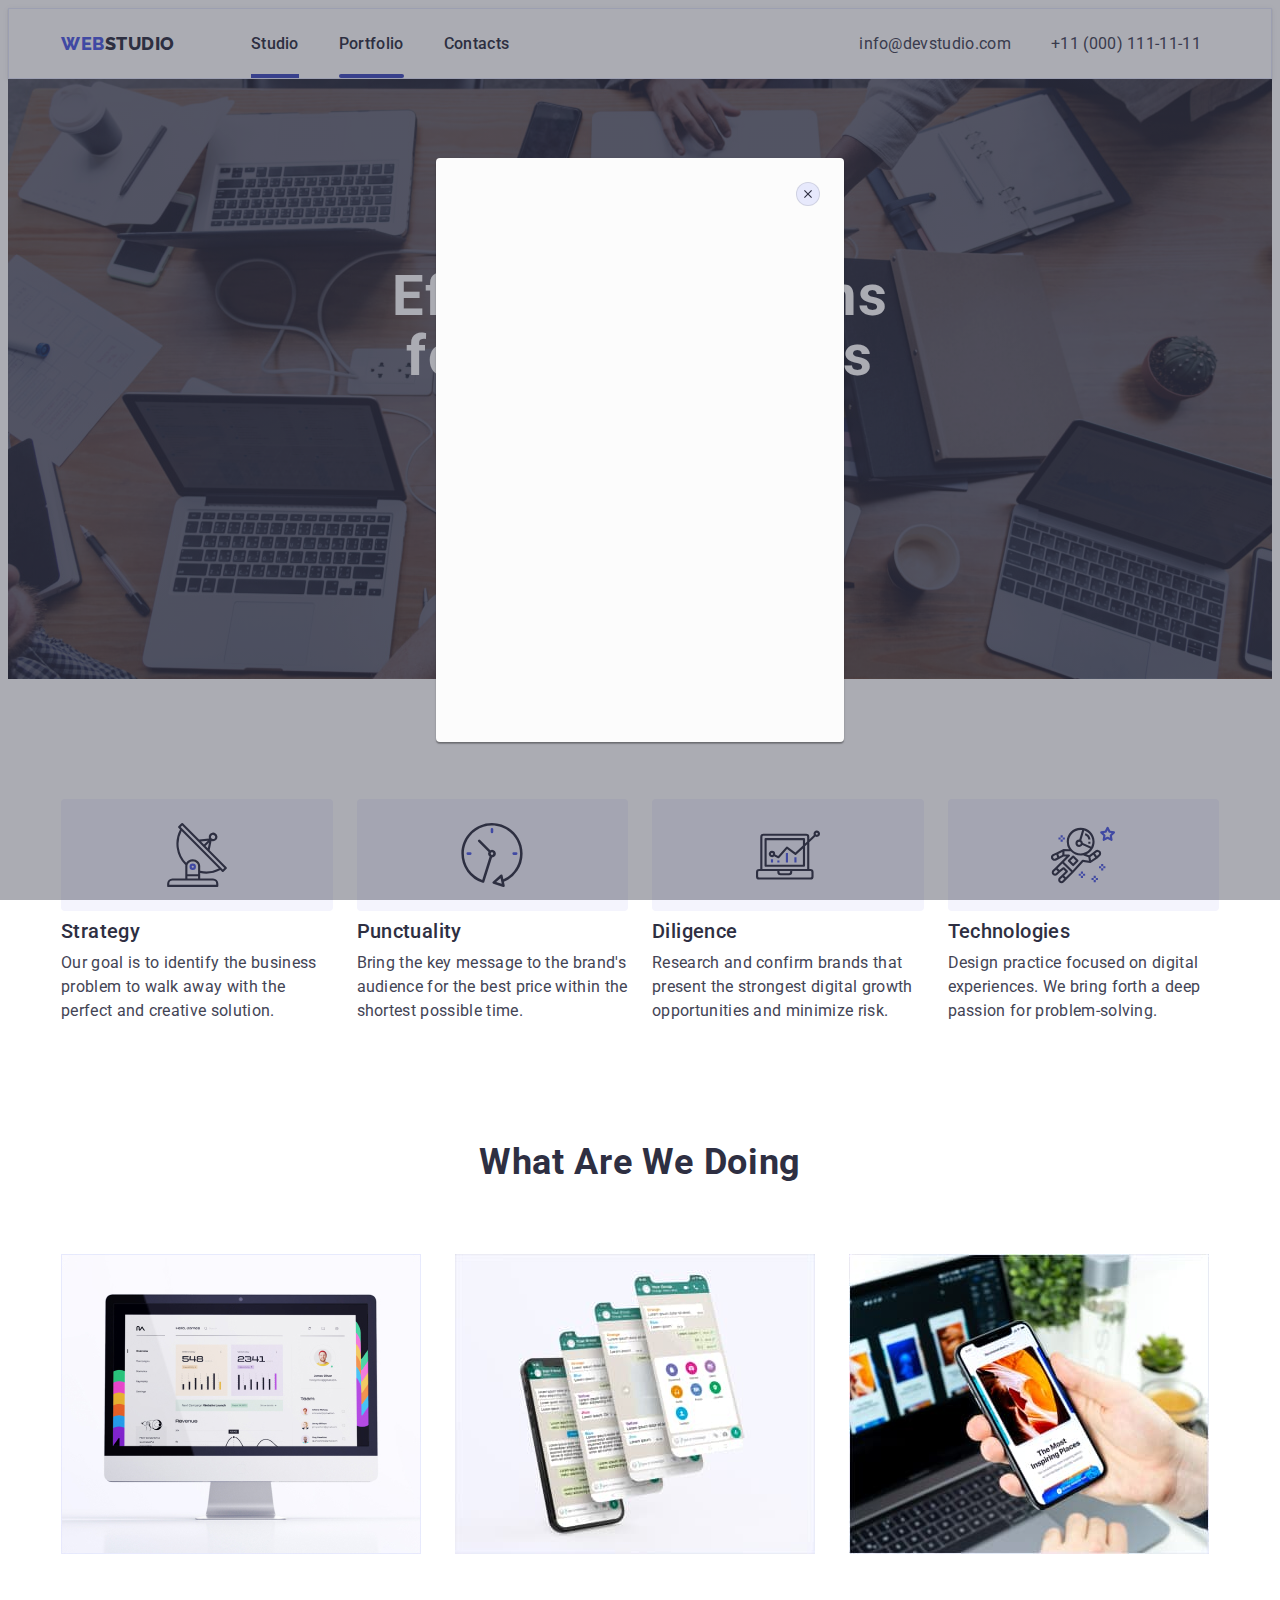
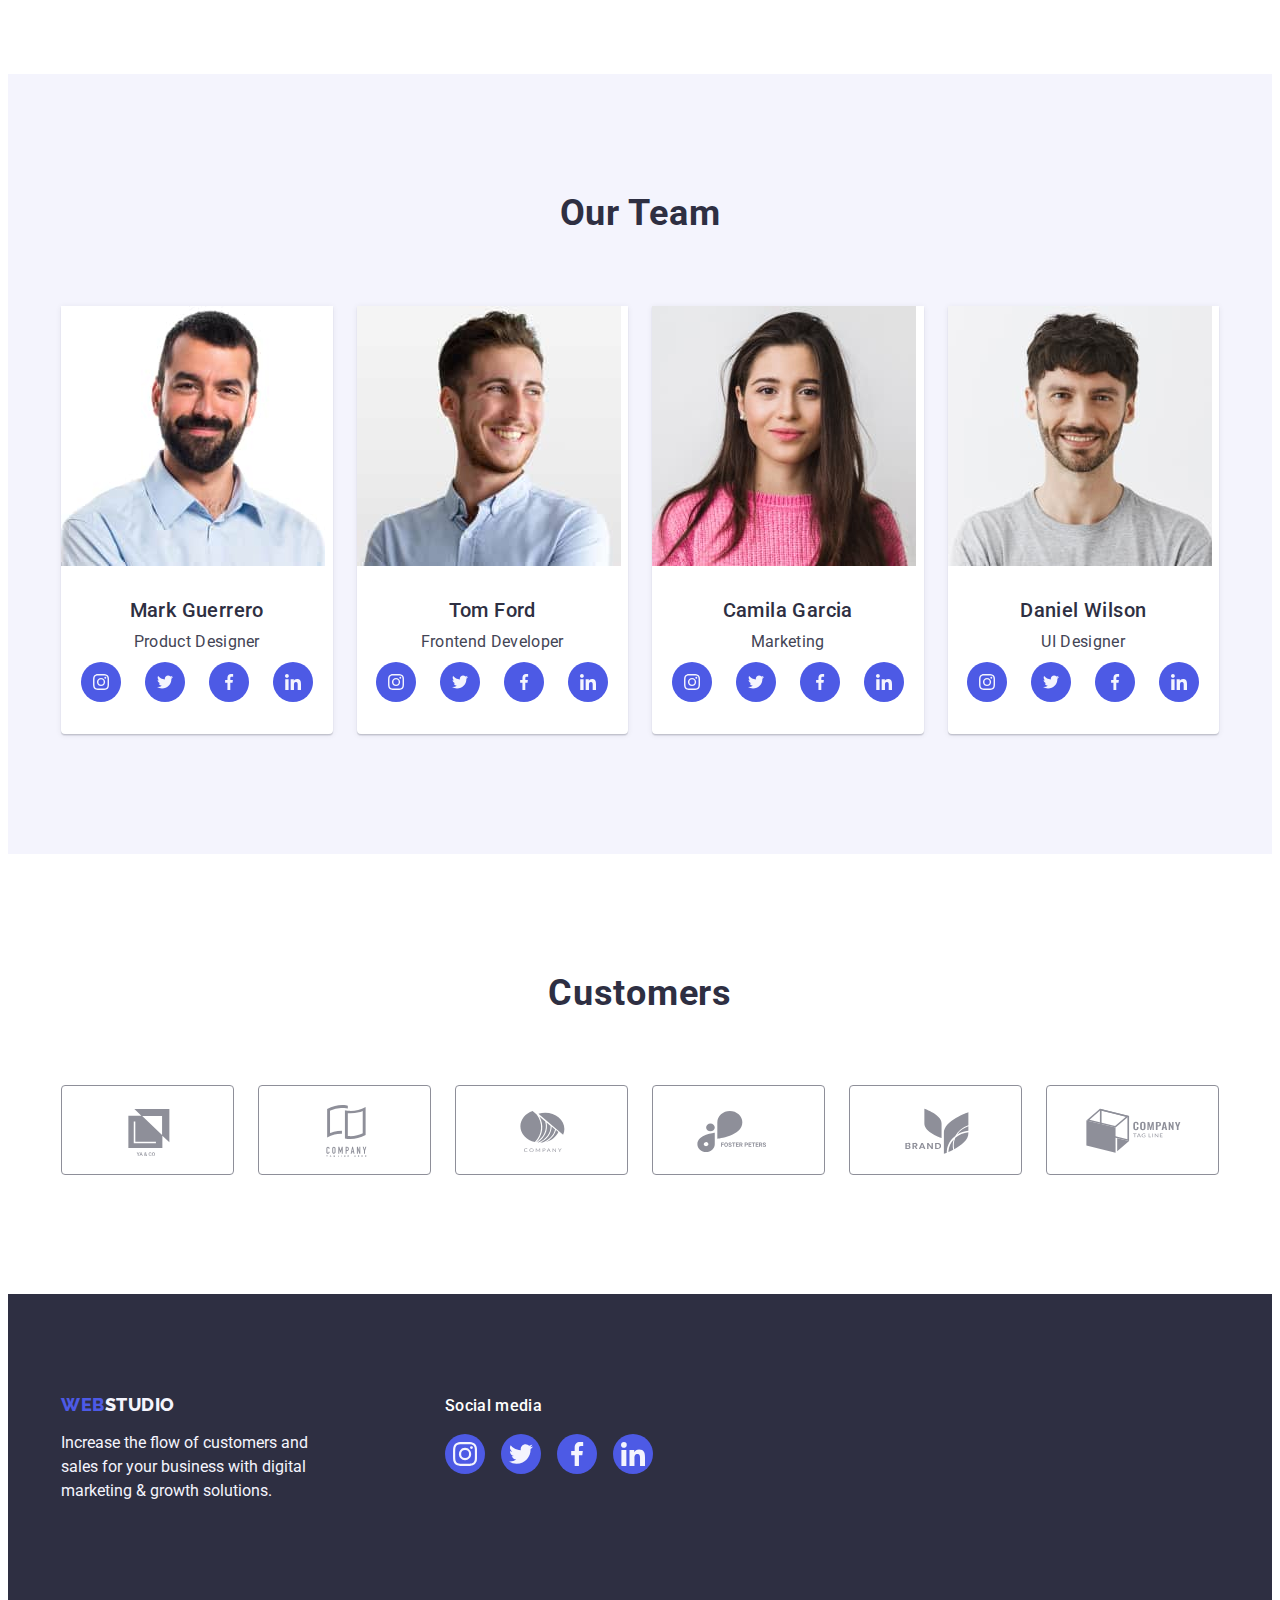
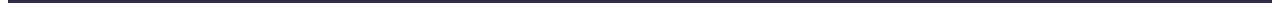
==== commit f5bffa7c: "add" ====
--- a/index.html
+++ b/index.html
@@ -35,7 +35,7 @@
             </li>
 
             <li class="item-nav">
-              <a class="nav-link  studio-link link" href="./portfolio.html"
+              <a class="nav-link  portf-link link" href="./portfolio.html"
                 >Portfolio</a
               >
             </li>
@@ -506,7 +506,7 @@
   </div>
 </footer>
   <!--MODAL WINDOW-->
-  <div  class="backdrop is-hidden" data-modal>
+  <div  class="backdrop " data-modal>
     <div class="modal">
       <button  class="modal-close-btn" type="button" data-modal-close>
         <svg class="modal-close-icon" width="8" height="8">
--- a/css/styles.css
+++ b/css/styles.css
@@ -166,8 +166,7 @@
 
 .studio-link{
 position: relative;
-color: var(--focus-nav-color);
-}
+width: 48px;}
 
 .studio-link::after{
 content: '';
@@ -177,12 +176,13 @@
 left: 0;
 bottom: -1px;
 
+width: 100%;
 height: 4px;
 background-color: var(--focus-nav-color) ;
-border-radius: 2px;
-}
-
-/*.portf-link{
+
+}
+
+.portf-link{
 position: relative;
 width: 66px;}
 
@@ -197,7 +197,7 @@
   width: 100%;
   height: 4px;
   background-color:var(--focus-nav-color);
- }*/
+ }
 
 
 .address {
@@ -530,6 +530,7 @@
   transition: fill 250ms cubic-bezier(0.4, 0, 0.2, 1);
 
 }
+
 
 .customers-link:hover .icon-section-four,
 .customers-link:focus .icon-section-four {
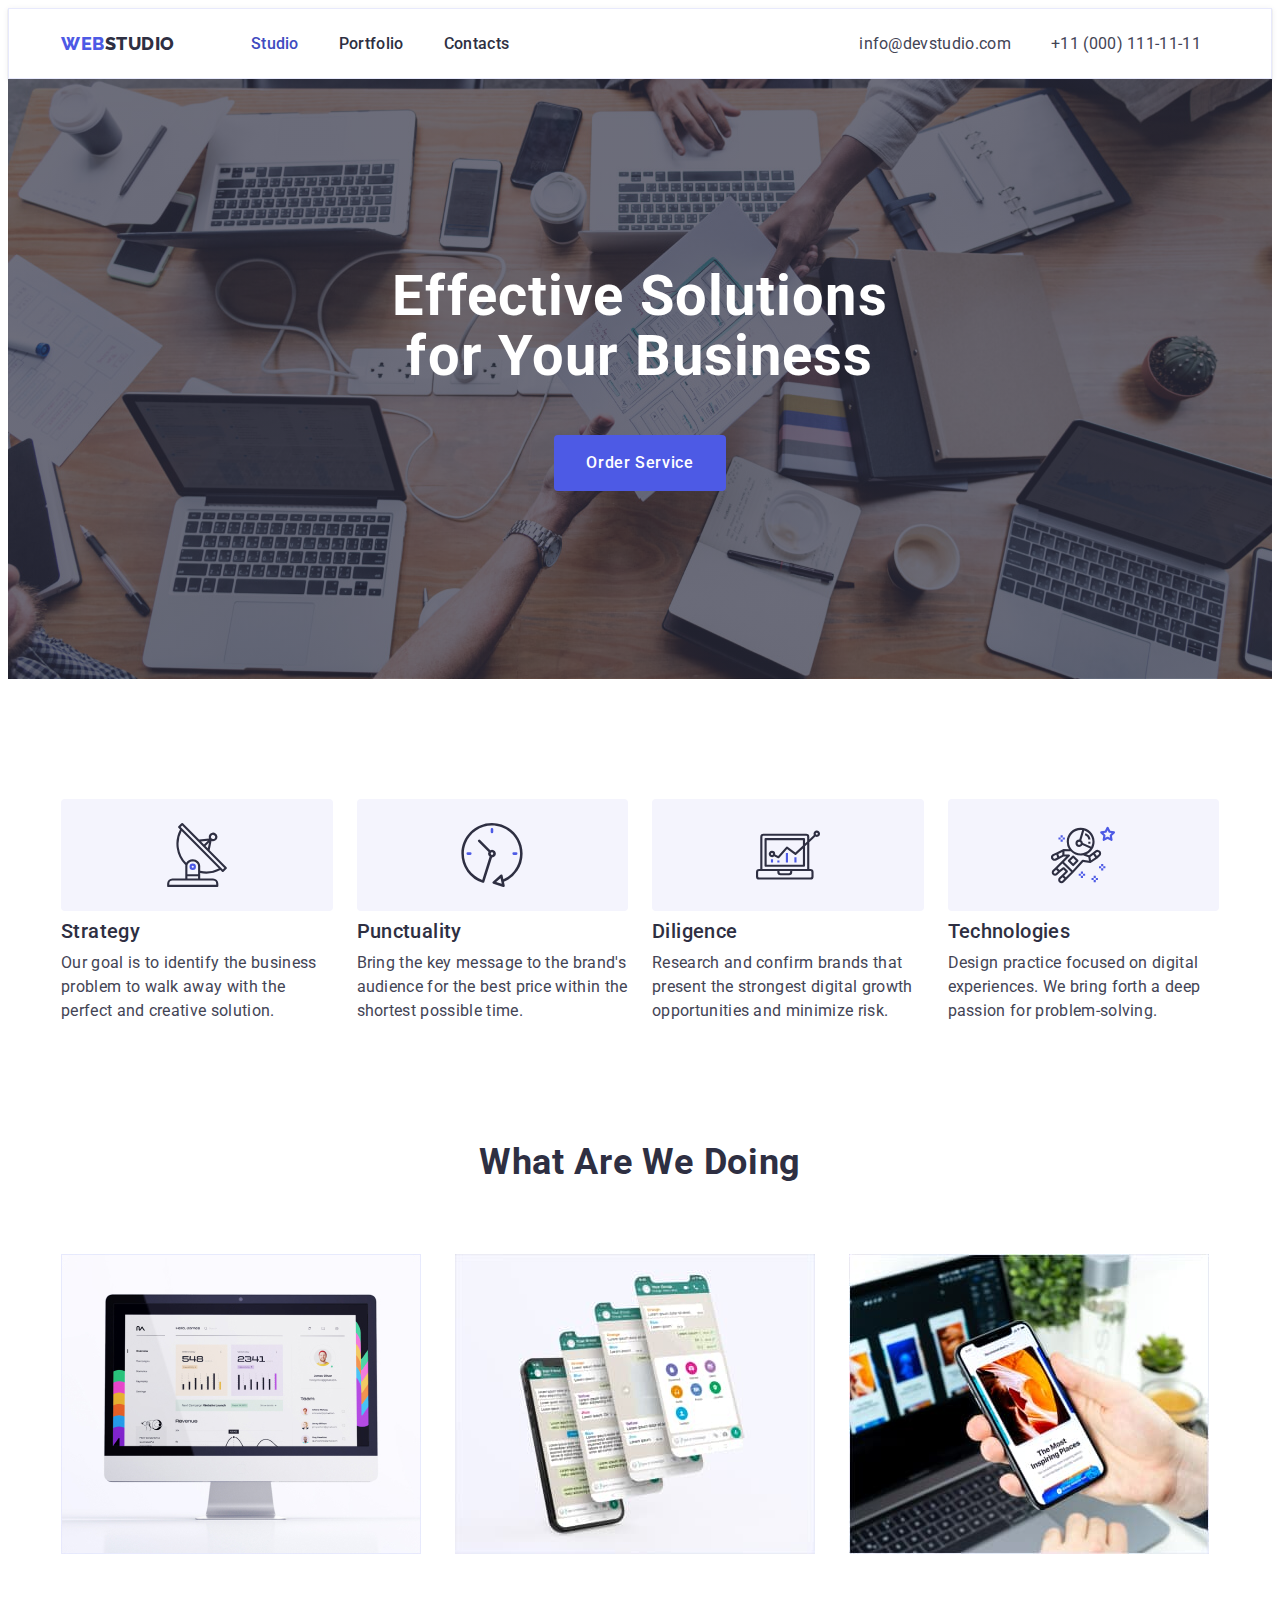
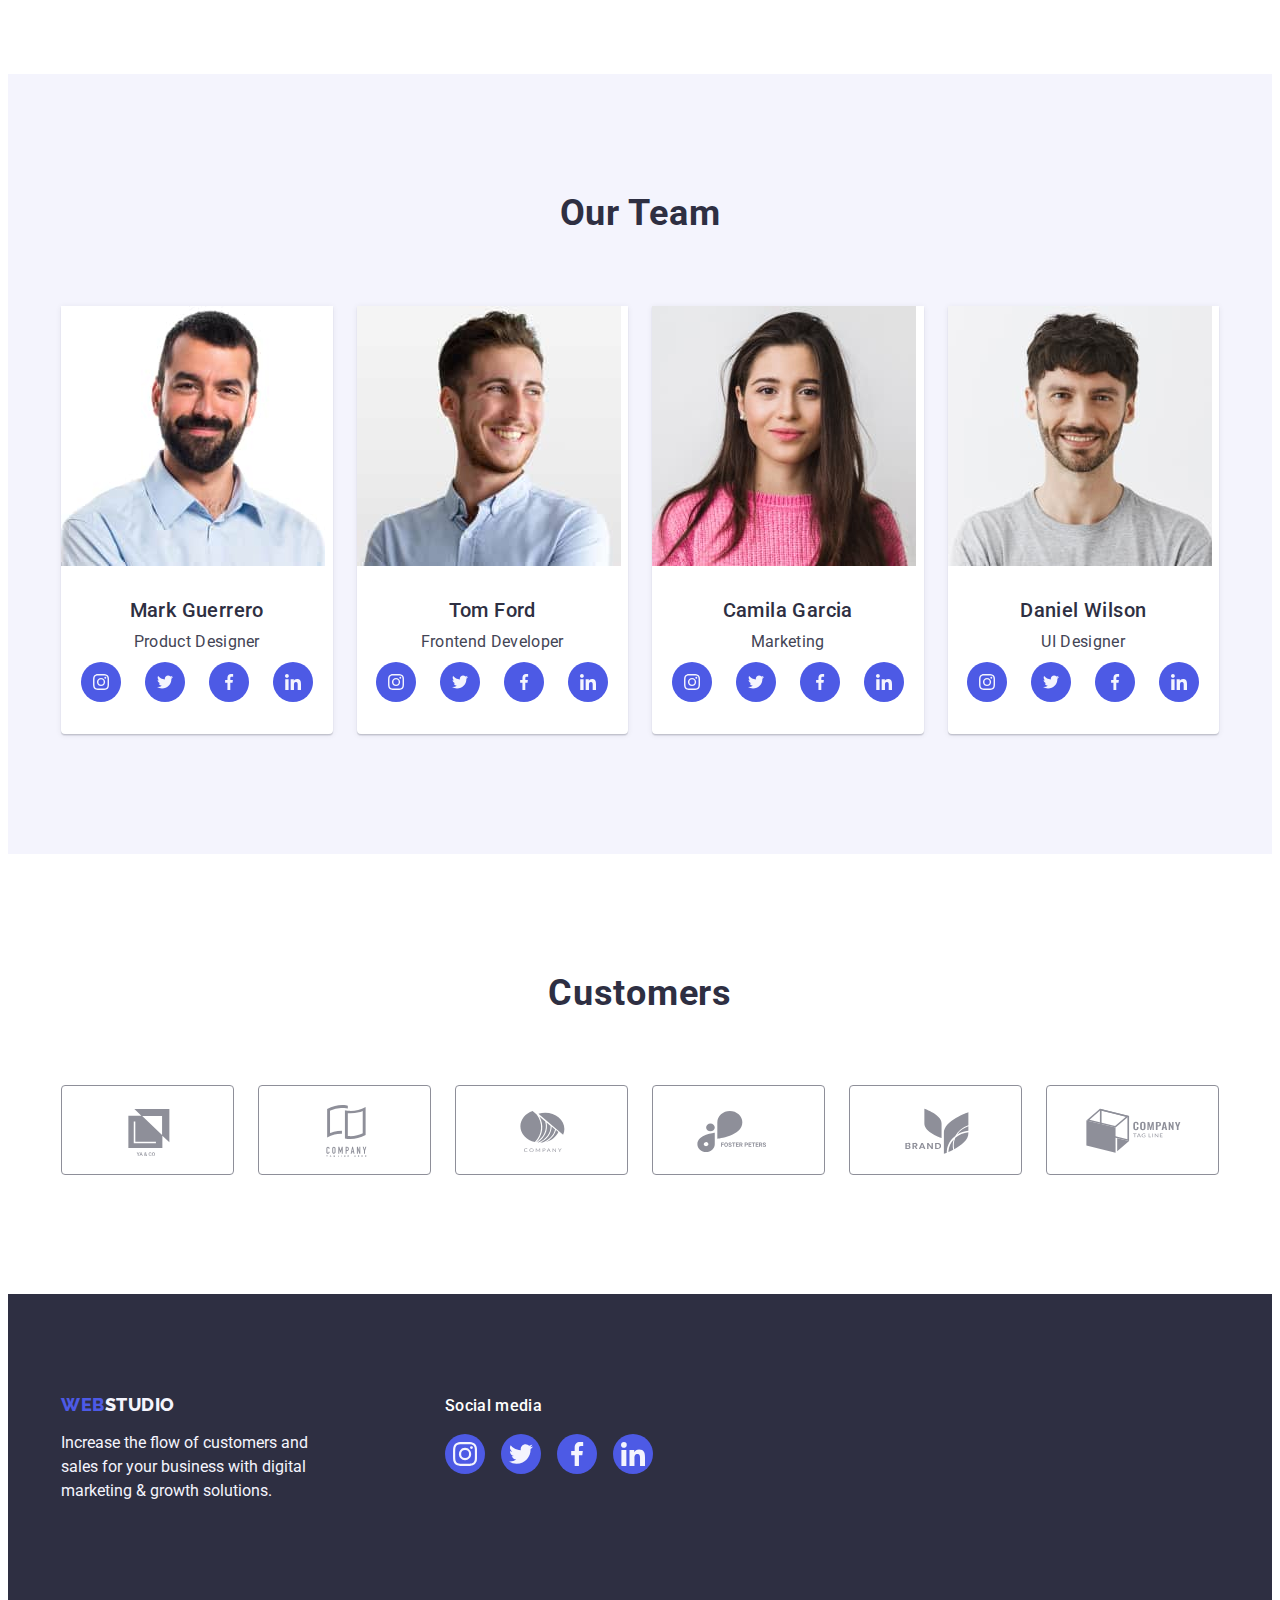
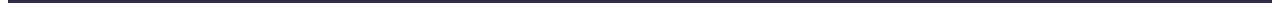
==== commit e3091ca8: "total change" ====
--- a/index.html
+++ b/index.html
@@ -506,7 +506,7 @@
   </div>
 </footer>
   <!--MODAL WINDOW-->
-  <div  class="backdrop " data-modal>
+  <div  class="backdrop is-hidden" data-modal>
     <div class="modal">
       <button  class="modal-close-btn" type="button" data-modal-close>
         <svg class="modal-close-icon" width="8" height="8">
--- a/css/styles.css
+++ b/css/styles.css
@@ -1,9 +1,13 @@
 :root {
+
   /*fonts*/
+
   --primary-font: 'Roboto', sans-serif;
   --secondary-font: 'Raleway', sans-serif;
 
+
   /*text color*/
+
   --main-text-color: #434455;
   --secondary-text-color: #2e2f42;
   --white-text-color: #ffffff;
@@ -11,7 +15,9 @@
   --accent-text-color: #4d5ae5;
   --focus-nav-color: #404bbf;
 
+
   /*background color*/
+
   --main-bgc-color: #ffffff;
   --secondary-bgc-color: #2e2f42;
   --grey-bgc-color: #f4f4fd;
@@ -19,10 +25,11 @@
   --ocean-bgc-btnfocus: #404bbf;
   --link-bgc: #8e8f99;
 
+
   /*PORTFOLIO*/
+
   --portf-bordercolor: #e7e9fc;
 }
-
 body {
   font-family: var(--primary-font);
   color: var(--main-text-color);
@@ -76,12 +83,12 @@
   margin: auto;
   margin-right: auto;
 }
+
 /*HEADER*/
 
 .header {
   /*position: absolute;
   top: 0;*/
-
   box-shadow: 0px 2px 1px rgba(46, 47, 66, 0.08),
     0px 1px 1px rgba(46, 47, 66, 0.16), 0px 1px 6px rgba(46, 47, 66, 0.08);
   border: 1px solid #e7e9fc;
@@ -92,7 +99,9 @@
   display: flex;
   align-items: center;
 }
+
 /*Navigation*/
+
 .container-menu {
   display: flex;
   align-items: center;
@@ -114,7 +123,6 @@
   line-height: 1.17;
   letter-spacing: 0.03em;
   text-transform: uppercase;
-
   color: var(--accent-text-color);
 }
 
@@ -135,7 +143,6 @@
   display: flex;
   align-items: center;
   text-align: center;
-
   /*outline: 2px solid black;*/
   margin-right: 332px;
 }
@@ -166,320 +173,295 @@
 
 .studio-link{
 position: relative;
-width: 48px;}
+/*width: 48px;*/
+color: var(--focus-nav-color);
+}
 
 .studio-link::after{
 content: '';
-
 position: absolute;
 display: block;
 left: 0;
 bottom: -1px;
-
-width: 100%;
+/*width: 100%;*/
 height: 4px;
 background-color: var(--focus-nav-color) ;
-
-}
-
+border-radius: 2px;
+}
+
+/*
 .portf-link{
 position: relative;
-width: 66px;}
+width: 66px;
+}
 
 .portf-link::after{
   content: '';
-
   position: absolute;
   border-radius: 2px;
   bottom: -1px;
-  
   display: block;
   width: 100%;
-  height: 4px;
   background-color:var(--focus-nav-color);
- }
-
+}*/
 
 .address {
-  display: flex;
-  align-items: center;
-  margin: auto;
-
-  font-style: normal;
-  /*outline: 2px solid tomato;*/
+ display: flex;
+ align-items: center;
+ margin: auto;
+ font-style: normal;
+ /*outline: 2px solid tomato;*/
 }
 
 .container-address {
-  display: flex;
-  align-items: center;
-  gap: 40px;
+ display: flex;
+ align-items: center;
+ gap: 40px;
 }
 
 .address-link,
 .address-link {
-  font-size: 16px;
-  line-height: 1.5;
-  letter-spacing: 0.02em;
-  color: var(--main-text-color);
-  transition: color 250ms cubic-bezier(0.4, 0, 0.2, 1);
-
+ font-size: 16px;
+ line-height: 1.5;
+ letter-spacing: 0.02em;
+ color: var(--main-text-color);
+ transition: color 250ms cubic-bezier(0.4, 0, 0.2, 1);
 }
 
 .address-link:hover,
 .address-link:focus {
-  color: var(--focus-nav-color);
+ color: var(--focus-nav-color);
 }
 
 /*MAIN*/
 
 /*HERO*/
-
 .hero {
-  max-width: 1440px;
-  margin-left: auto;
-  margin-right: auto;
-
-  background-image: linear-gradient(
-      rgba(46, 47, 66, 0.7),
-      rgba(46, 47, 66, 0.7)
-    ),
-    url(../images/hero/office.jpg);
-  background-color: var(--secondary-bgc-color);
-  background-repeat: no-repeat;
-  background-position: center;
-
-  background-size: cover;
-
-  padding-top: 188px;
-  padding-bottom: 188px;
+ max-width: 1440px;
+ margin-left: auto;
+ margin-right: auto;
+ background-image: linear-gradient(
+     rgba(46, 47, 66, 0.7),
+     rgba(46, 47, 66, 0.7)), url(../images/hero/office.jpg);
+ background-color: var(--secondary-bgc-color);
+ background-repeat: no-repeat;
+ background-position: center;
+ background-size: cover;
+ padding-top: 188px;
+ padding-bottom: 188px;
 }
 
 .container-hero {
-  text-align: center;
+ text-align: center;
 }
 
 .hero-title {
-  margin-top: 0;
-  margin-bottom: 48px;
-  margin-left: auto;
-  margin-right: auto;
-  max-width: 496px;
-
-  font-weight: 700;
-  font-size: 56px;
-  line-height: 1.07;
-  color: var(--white-text-color);
-  text-align: center;
-  letter-spacing: 0.02em;
+ margin-top: 0;
+ margin-bottom: 48px;
+ margin-left: auto;
+ margin-right: auto;
+ max-width: 496px;
+ font-weight: 700;
+ font-size: 56px;
+ line-height: 1.07;
+ color: var(--white-text-color);
+ text-align: center;
+ letter-spacing: 0.02em;
 }
 
 .btn-hero {
-  display: block;
-  min-width: 169px;
-  height: 56px;
-  margin: 0 auto;
-  padding: 16px 32px;
-
-  font-family: inherit;
-  font-weight: 500;
-  font-size: 16px;
-  line-height: 1.5;
-  color: var(--white-text-color);
-  background-color: var(--iris-bgc-btn);
-  letter-spacing: 0.04em;
-  border: none;
-  cursor: pointer;
-  border-radius: 4px;
-
-  transition: background-color 250ms cubic-bezier(0.4, 0, 0.2, 1);
+ display: block;
+ min-width: 169px;
+ height: 56px;
+ margin: 0 auto;
+ padding: 16px 32px;
+ font-family: inherit;
+ font-weight: 500;
+ font-size: 16px;
+ line-height: 1.5;
+ color: var(--white-text-color);
+ background-color: var(--iris-bgc-btn);
+ letter-spacing: 0.04em;
+ border: none;
+ cursor: pointer;
+ border-radius: 4px;
+ transition: background-color 250ms cubic-bezier(0.4, 0, 0.2, 1);
 }
 
 .btn-hero:hover,
 .btn-hero:focus {
-  background-color: var(--ocean-bgc-btnfocus);
+ background-color: var(--ocean-bgc-btnfocus);
 }
 
 /*SECTION _1*/
-
 .section-one {
-  padding-top: 120px;
-  padding-bottom: 120px;
+ padding-top: 120px;
+ padding-bottom: 120px;
 }
 
 .container-section-one {
-  display: flex;
-  align-items: center;
-  /* outline: 2px solid blue;*/
+ display: flex;
+ align-items: center;
+ /* outline: 2px solid blue;*/
 }
 
 .list-section-one {
-  display: flex;
-  gap: 24px;
-
-  /*outline: 2px solid red;*/
+ display: flex;
+ gap: 24px;
+ /*outline: 2px solid red;*/
 }
 
 .item-section-one {
-  width: calc((100% - 72px) / 4);
+ width: calc((100% - 72px) / 4);
 }
 
 /*ICONS SVG*/
-
 .strategy {
-  display: flex;
-  align-items: center;
-  justify-content: center;
-  background: var(--grey-bgc-color);
-  border-radius: 4px;
-
-  padding-top: 24px;
-  padding-bottom: 24px;
-  margin-bottom: 8px;
-
-  /*outline: 2px solid green;*/
+ display: flex;
+ align-items: center;
+ justify-content: center;
+ background: var(--grey-bgc-color);
+ border-radius: 4px;
+ padding-top: 24px;
+ padding-bottom: 24px;
+ margin-bottom: 8px;
+ /*outline: 2px solid green;*/
 }
 
 .icon-section-one {
-  display: flex;
-  justify-content: center;
+ display: flex;
+ justify-content: center;
 }
 
 .subtitle-section-one {
-  margin-bottom: 8px;
+ margin-bottom: 8px;
 }
 
 .subtitle-section-one,
 .subtitle-section-three {
-  font-weight: 500;
-  font-size: 20px;
-  line-height: 1.2;
-  letter-spacing: 0.02em;
-  color: var(--secondary-text-color);
+ font-weight: 500;
+ font-size: 20px;
+ line-height: 1.2;
+ letter-spacing: 0.02em;
+ color: var(--secondary-text-color);
 }
 
 .text-section-one,
 .text-section-three,
 .text-portfolio-row {
-  font-size: 16px;
-  line-height: 1.5;
-  letter-spacing: 0.02em;
-  color: var(--secondary-text-color);
+ font-size: 16px;
+ line-height: 1.5;
+ letter-spacing: 0.02em;
+ color: var(--secondary-text-color);
 }
 
 .text-section-one {
-  color: var(--main-text-color);
+ color: var(--main-text-color);
 }
 
 /*Section_2*/
-
 .section-two {
-  padding-bottom: 120px;
+ padding-bottom: 120px;
 }
 
 .title-section-two,
 .title-section-three,
 .title-section-four {
-  margin-bottom: 72px;
-
-  font-weight: 700;
-  font-size: 36px;
-  line-height: 1.1;
-  text-align: center;
-  letter-spacing: 0.02em;
-  text-transform: capitalize;
-
-  color: var(--secondary-text-color);
+ margin-bottom: 72px;
+ font-weight: 700;
+ font-size: 36px;
+ line-height: 1.1;
+ text-align: center;
+ letter-spacing: 0.02em;
+ text-transform: capitalize;
+ color: var(--secondary-text-color);
 }
 
 .list-section-two {
-  display: flex;
-  gap: 24px;
-  padding: 0;
-
-  /*outline: 2px solid orange;*/
-}
+ display: flex;
+ gap: 24px;
+ padding: 0;
+ /*outline: 2px solid orange;*/
+}
+
 .item-section-two {
-  width: calc((100% - 48px) / 3);
+ width: calc((100% - 48px) / 3);
 }
 
 /*Section_3*/
-
 .section-three {
-  padding: 120px 0;
-  background-color: var(--grey-bgc-color);
+ padding: 120px 0;
+ background-color: var(--grey-bgc-color);
 }
 
 .title-section-three {
-  margin-bottom: 72px;
-  /*outline: 2px solid skyblue;*/
+ margin-bottom: 72px;
+ /*outline: 2px solid skyblue;*/
 }
 
 .list-section-three {
-  display: flex;
-  align-items: center;
-  gap: 24px;
+ display: flex;
+ align-items: center;
+ gap: 24px;
 }
 
 .item-team {
-  /*outline: 2px solid red;*/
-
-  width: calc((100% - 72px) / 4);
-
-  background-color: var(--main-bgc-color);
-  border-radius: 0px 0px 4px 4px;
-  box-shadow: 0px 1px 6px rgba(46, 47, 66, 0.08),
-    0px 1px 1px rgba(46, 47, 66, 0.16), 0px 2px 1px rgba(46, 47, 66, 0.08);
+ /*outline: 2px solid red;*/
+ width: calc((100% - 72px) / 4);
+ background-color: var(--main-bgc-color);
+ border-radius: 0px 0px 4px 4px;
+ box-shadow: 0px 1px 6px rgba(46, 47, 66, 0.08),
+   0px 1px 1px rgba(46, 47, 66, 0.16), 0px 2px 1px rgba(46, 47, 66, 0.08);
 }
 
 .name-team {
-  padding: 32px 0;
+ padding: 32px 0;
 }
 
 .subtitle-section-three {
-  text-align: center;
-  margin-bottom: 8px;
+ text-align: center;
+ margin-bottom: 8px;
 }
 
 .text-section-three {
-  text-align: center;
-  padding-bottom: 8px;
-
-  color: var(--main-text-color);
+ text-align: center;
+ padding-bottom: 8px;
+ color: var(--main-text-color);
 }
 
 .networks-list {
-  display: flex;
-  justify-content: center;
-  align-items: center;
-  gap: 24px;
-}
+ display: flex;
+ justify-content: center;
+ align-items: center;
+ gap: 24px;
+}
+
 .networks-item {
-  display: flex;
-  justify-content: center;
-  align-items: center;
-  width: 40px;
-  height: 40px;
+ display: flex;
+ justify-content: center;
+ align-items: center;
+ width: 40px;
+ height: 40px;
 }
 
 .networks-link {
-  display: flex;
-  align-items: center;
-  justify-content: center;
-  background-color: var(--iris-bgc-btn);
-  border-radius: 50%;
-  width: 100%;
-  height: 100%;
-  transition: background-color 250ms cubic-bezier(0.4, 0, 0.2, 1);
-
+ display: flex;
+ align-items: center;
+ justify-content: center;
+ background-color: var(--iris-bgc-btn);
+ border-radius: 50%;
+ width: 100%;
+ height: 100%;
+ transition: background-color 250ms cubic-bezier(0.4, 0, 0.2, 1);
 }
 
 .networks-link:hover,
 .networks-link:focus {
-  background-color: var(--focus-nav-color);
+ background-color: var(--focus-nav-color);
 }
 
 .networks-icon {
-  fill: var(--grey-bgc-color);
+ fill: var(--grey-bgc-color);
 }
 
 /*-Section_4
@@ -496,6 +478,7 @@
   align-items: center;
   gap: 24px;
 }
+
 .item-customers {
   display: flex;
   justify-content: center;
@@ -515,8 +498,6 @@
   border: 1px solid #8e8f99;
   border-radius: 4px;
   transition: color 250ms cubic-bezier(0.4, 0, 0.2, 1), border 250ms cubic-bezier(0.4, 0, 0.2, 1);
-  ;
-
 }
 
 .customers-link:hover,
@@ -528,9 +509,7 @@
 .icon-section-four {
   fill: currentColor;
   transition: fill 250ms cubic-bezier(0.4, 0, 0.2, 1);
-
-}
-
+}
 
 .customers-link:hover .icon-section-four,
 .customers-link:focus .icon-section-four {
@@ -565,7 +544,6 @@
 .text-footer {
   max-width: 264px;
   /*padding-bottom: 100px;*/
-
   font-size: 16px;
   line-height: 1.5;
   color: var(--footer-text-color);
@@ -587,7 +565,6 @@
   line-height: 1.5;
   letter-spacing: 0.02em;
   color: var(--white-text-color);
-
   /*outline: 2px solid green;*/
 }
 
@@ -608,7 +585,6 @@
   width: 100%;
   height: 100%;
   transition: background-color 250ms cubic-bezier(0.4, 0, 0.2, 1);
-
 }
 
 .networks-footer-link:hover,
@@ -624,13 +600,12 @@
 }
 
 /*Portfolio*/
-
 .section-btn {
   padding-top: 96px;
   padding-bottom: 120px;
 }
+
 /*BUTTONS*/
-
 .btn-list {
   display: flex;
   justify-content: center;
@@ -641,11 +616,9 @@
 /*.btn-list:hover,
 .btn-list:focus{
 box-shadow: 0px 3px 1px rgba(0, 0, 0, 0.1), 0px 2px 1px rgba(0, 0, 0, 0.08), 0px 2px 2px rgba(0, 0, 0, 0.12);}*/
-
 .portfolio-btn {
   padding: 12px 24px;
   display: block;
-
   font-weight: 500;
   font-size: 16px;
   line-height: 1.5;
@@ -656,9 +629,6 @@
   cursor: pointer;
   border-radius: 4px;
   transition: color 250ms cubic-bezier(0.4, 0, 0.2, 1), background-color 250ms cubic-bezier(0.4, 0, 0.2, 1), box-shadow 250ms cubic-bezier(0.4, 0, 0.2, 1);
-
-
-
 }
 
 .portfolio-btn:hover,
@@ -668,7 +638,6 @@
   box-shadow: 0px 3px 1px rgba(0, 0, 0, 0.1), 0px 2px 1px rgba(0, 0, 0, 0.08),
     0px 2px 2px rgba(0, 0, 0, 0.12);
     transition: color 250ms cubic-bezier(0.4, 0, 0.2, 1), background-color 250ms cubic-bezier(0.4, 0, 0.2, 1), border 250ms cubic-bezier(0.4, 0, 0.2, 1);
-
 }
 
 .portfolio-btn:last-child {
@@ -688,7 +657,6 @@
   /*outline: 2px solid salmon;*/
   display: flex;
   flex-wrap: wrap;
-
   column-gap: 24px;
   row-gap: 48px;
 }
@@ -696,17 +664,15 @@
 .row-item {
   width: calc((100% - 48px) / 3);
   transition: transform 250ms cubic-bezier(0.4, 0, 0.2, 1);
-
-}
+}
+
 .row-item:hover {
   transform: translateY(0);
 }
-
 
 .row-link {
   display: block;
   transition: box-shadow 250ms cubic-bezier(0.4, 0, 0.2, 1);
-
 }
 
 .row-link:hover,
@@ -720,34 +686,30 @@
   overflow: hidden;
 }
 
-
-  .overlay{
-    position: absolute;
-    top: 0;
-    left: 0;
-    padding-left: 32px;
-    padding-right: 32px;
-    width: 100%;
-    height: 100%;
-    background: var(--iris-bgc-btn);
-    transform: translateY(100%);
-    transition: transform 250ms cubic-bezier(0.4, 0, 0.2, 1);
-    
-  }
-  .row-item:hover .overlay{
-    transform: translateY(0);
-  }
-
-  .text-overlay{
-    margin-top: 40px;
-  
-    font-size: 16px;
-    line-height: 1.5;
-    letter-spacing: 0.02em;
-  
-    color: var(--footer-text-color);
-  }
-
+.overlay{
+  position: absolute;
+  top: 0;
+  left: 0;
+  padding-left: 32px;
+  padding-right: 32px;
+  width: 100%;
+  height: 100%;
+  background: var(--iris-bgc-btn);
+  transform: translateY(100%);
+  transition: transform 250ms cubic-bezier(0.4, 0, 0.2, 1);
+}
+
+.row-item:hover .overlay{
+  transform: translateY(0);
+}
+
+.text-overlay{
+  margin-top: 40px;
+  font-size: 16px;
+  line-height: 1.5;
+  letter-spacing: 0.02em;
+  color: var(--footer-text-color);
+}
 
 .row-app {
   padding: 32px 16px;
@@ -758,7 +720,6 @@
 .title-portfolio-row {
   margin-bottom: 8px;
   margin-left: 16px;
-
   font-weight: 500;
   font-size: 20px;
   line-height: 1.2;
@@ -774,93 +735,67 @@
   color: var(--main-text-color);
 }
 
-
-
 /*MODAL WINDOW*/
 
 .backdrop{
   position: fixed;
   top: 0;
   left: 0;
-
   width: 100%;
   height: 100%;
-
-  background-color: rgba(46, 47, 66, 0.4);;
+  background-color: rgba(46, 47, 66, 0.4);
   opacity: 1;
-
   transition:  opacity 250ms cubic-bezier(0.4, 0, 0.2, 1);
-
-}
-
+}
 .backdrop.is-hidden {  
   opacity: 0; 
-   visibility: hidden;  
-   pointer-events: none;
-  }
-
+  visibility: hidden;  
+  pointer-events: none;
+}
 
 .backdrop.is-hidden  .modal{  
  transform: scale(0.9);
-  }
-
-/*.backdrop.is-hidden{
-  visibility: hidden;
-}*/
+}
 
 .modal {
-
   position: absolute;
   top: 50%;
   left: 50%; 
   transform: translate(-50%, -50%) scale(1);
-
   width: 408px;
   height: 584px;
-
   background-color: #fcfcfc;
   box-shadow: 0px 1px 1px rgba(0, 0, 0, 0.14), 0px 1px 3px rgba(0, 0, 0, 0.12), 0px 2px 1px rgba(0, 0, 0, 0.2);
   border-radius: 4px;
-
   transition: transform 250ms cubic-bezier(0.4, 0, 0.2, 1);
-
 }
 
 .modal-close-btn {
   position: absolute;
   right: 24px;
   top: 24px;
-
-
   display: flex;
   justify-content: center;
   align-items: center;
-
   background: #E7E9FC;
   width: 24px;
   height: 24px;
-
   border-radius: 50%;
   border: 1px solid rgba(0, 0, 0, 0.1);
   transition: background-color 250ms cubic-bezier(0.4, 0, 0.2, 1);
-
 }
 
 .modal-close-btn:hover,
 .modal-close-btn:focus{
   background-color: var(--ocean-bgc-btnfocus);
-
 }
 
 .modal-close-icon {
   fill: var(--secondary-bgc-color);
   transition: fill 250ms cubic-bezier(0.4, 0, 0.2, 1);
-
 } 
 
 .modal-close-btn:hover .modal-close-icon,
 .modal-close-btn:focus .modal-close-icon{
   fill: var(--main-bgc-color);
-}
-
-
+}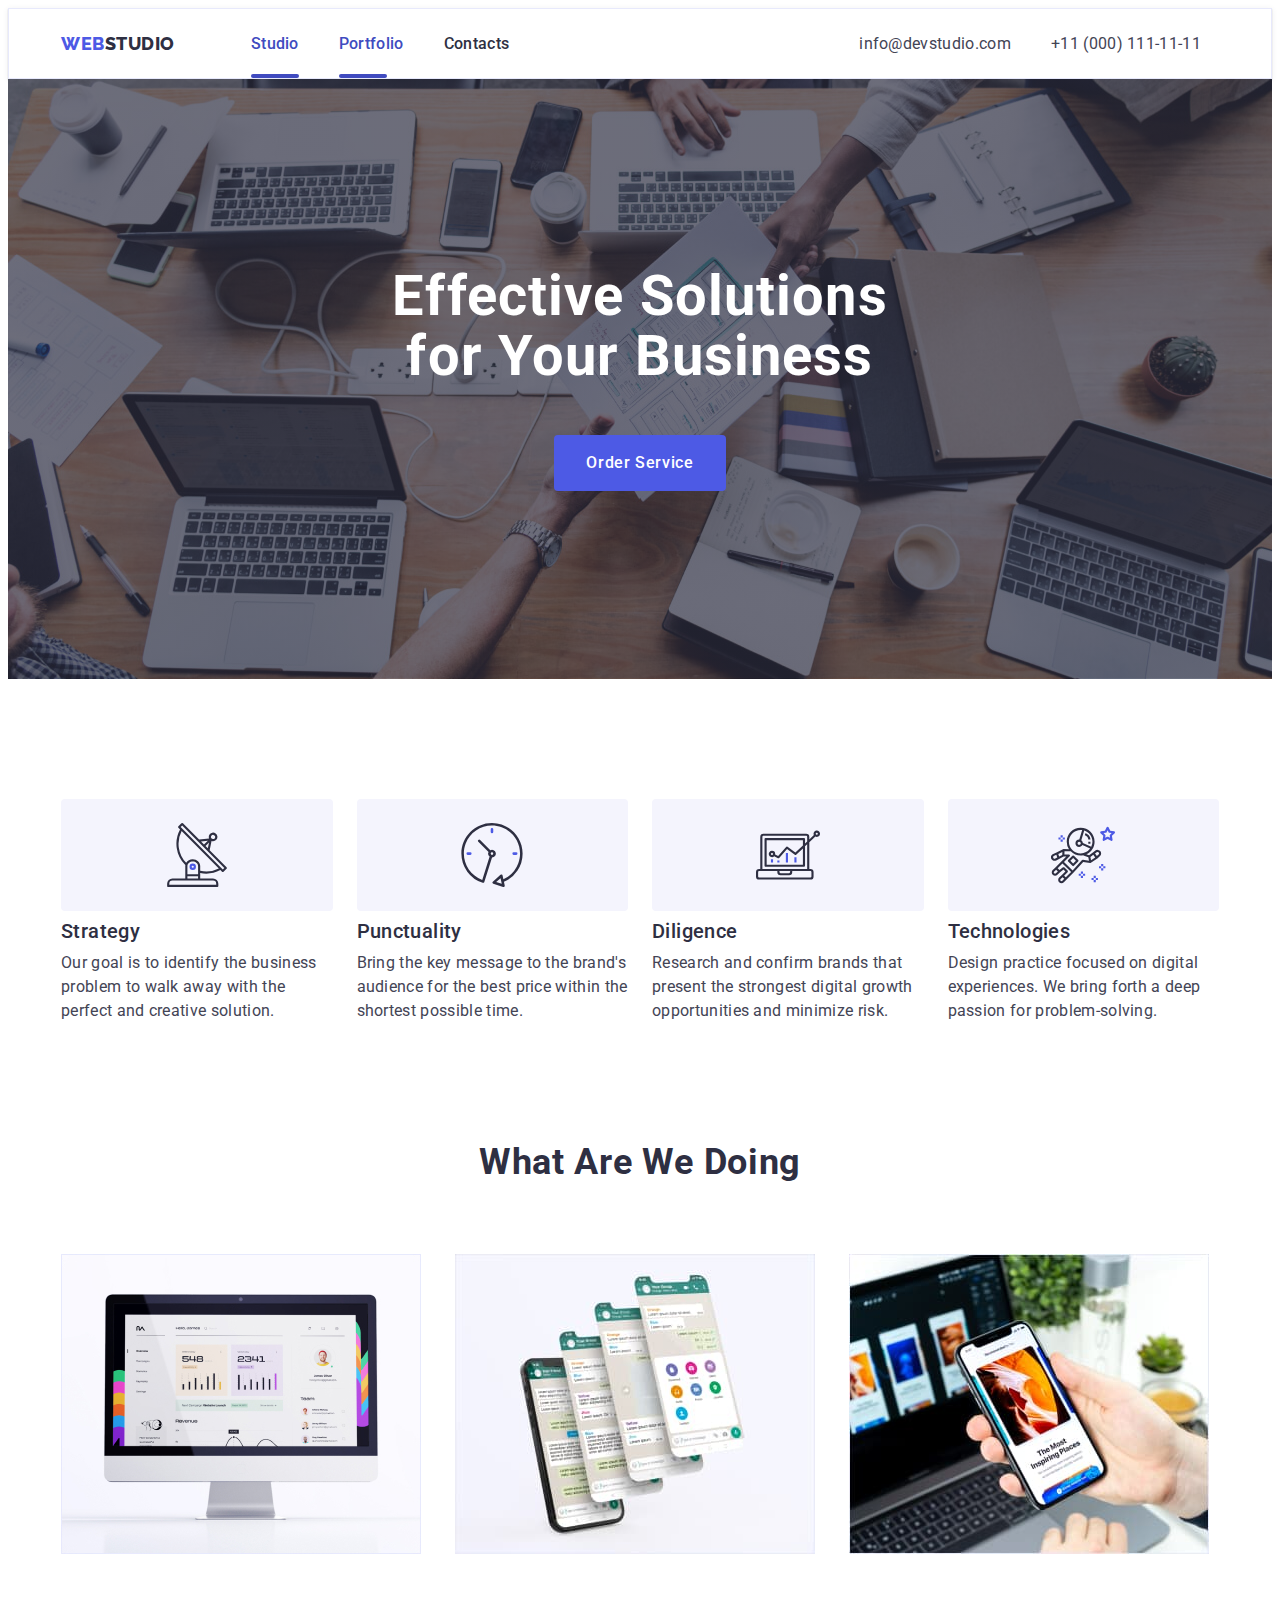
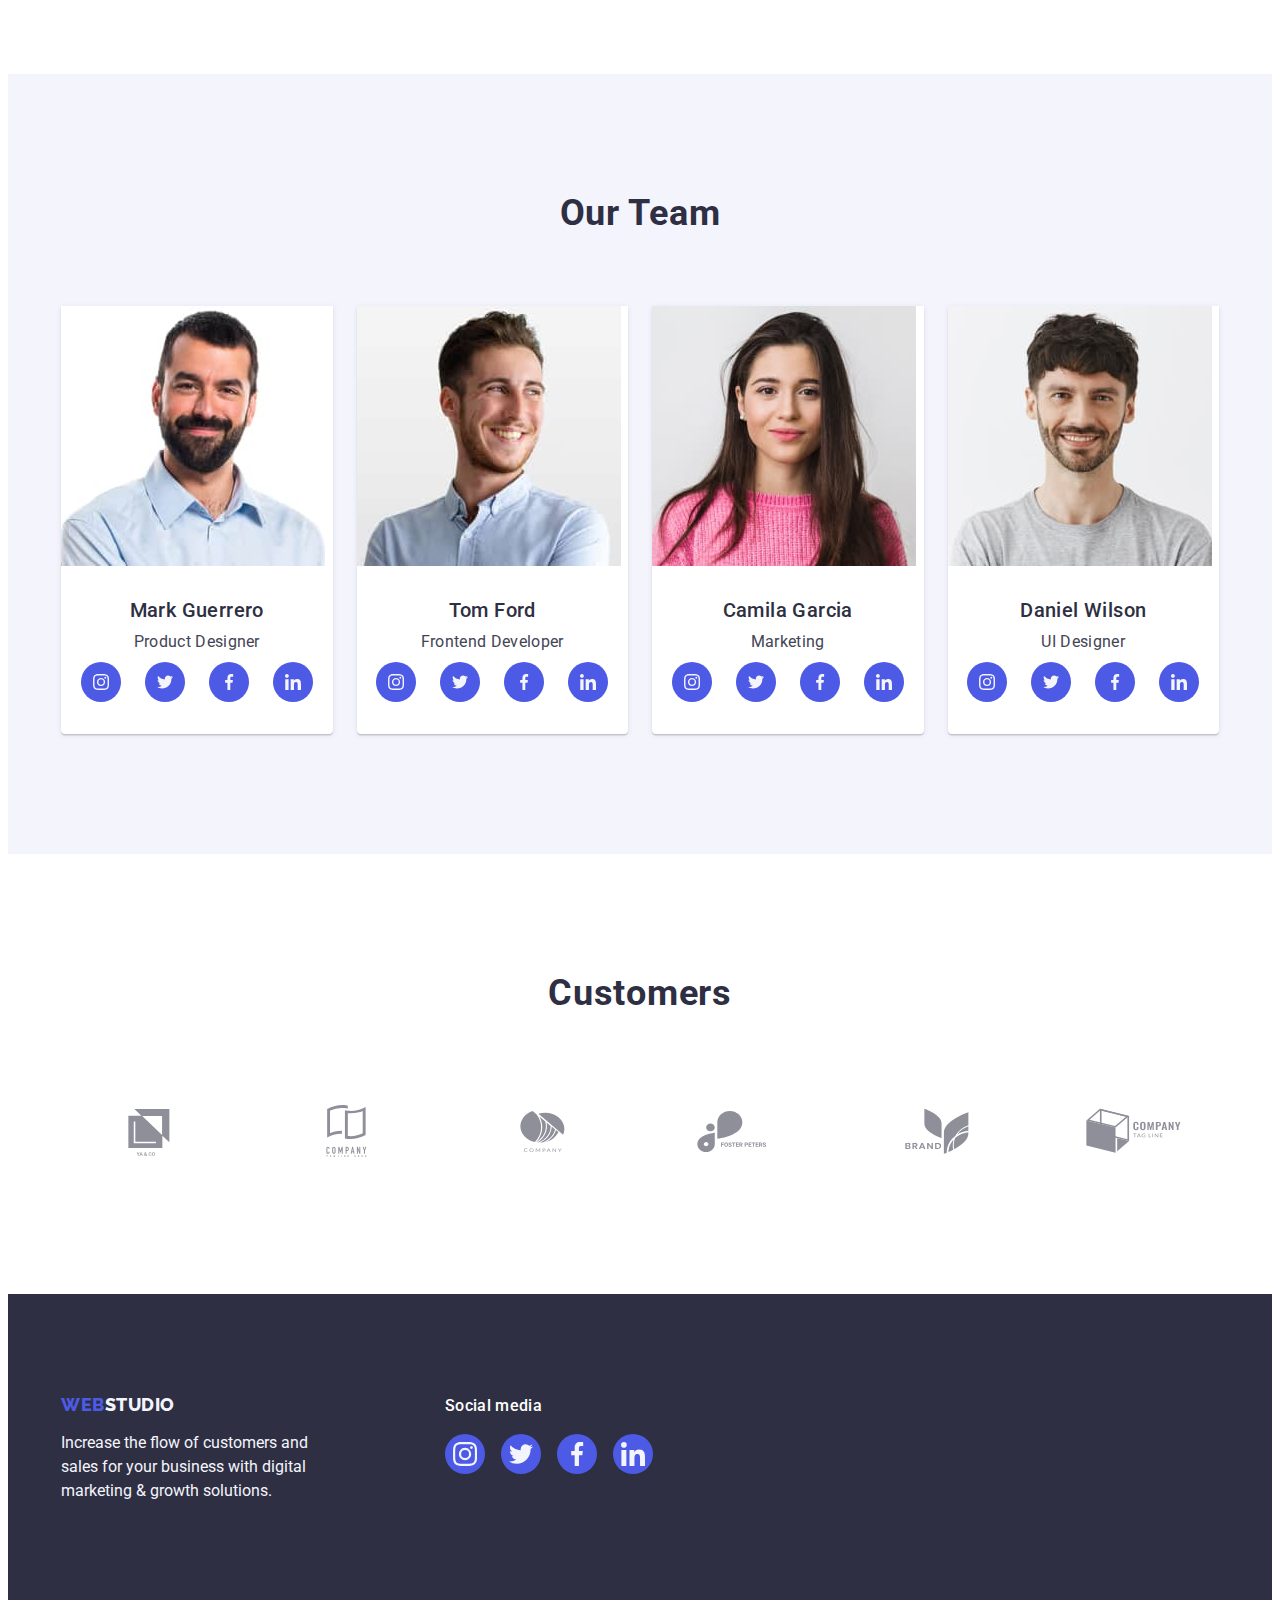
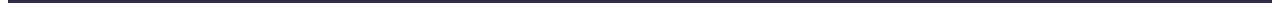
==== commit 83f2a38d: "add corr" ====
--- a/index.html
+++ b/index.html
@@ -35,7 +35,7 @@
             </li>
 
             <li class="item-nav">
-              <a class="nav-link  portf-link link" href="./portfolio.html"
+              <a class="nav-link  studio-link link" href="./portfolio.html"
                 >Portfolio</a
               >
             </li>
--- a/css/styles.css
+++ b/css/styles.css
@@ -173,7 +173,6 @@
 
 .studio-link{
 position: relative;
-/*width: 48px;*/
 color: var(--focus-nav-color);
 }
 
@@ -183,27 +182,12 @@
 display: block;
 left: 0;
 bottom: -1px;
-/*width: 100%;*/
 height: 4px;
+width: 48px;
 background-color: var(--focus-nav-color) ;
 border-radius: 2px;
 }
 
-/*
-.portf-link{
-position: relative;
-width: 66px;
-}
-
-.portf-link::after{
-  content: '';
-  position: absolute;
-  border-radius: 2px;
-  bottom: -1px;
-  display: block;
-  width: 100%;
-  background-color:var(--focus-nav-color);
-}*/
 
 .address {
  display: flex;
@@ -495,15 +479,15 @@
   width: 100%;
   height: 100%;
 
-  border: 1px solid #8e8f99;
+  border-color: 1px solid #8e8f99;
   border-radius: 4px;
-  transition: color 250ms cubic-bezier(0.4, 0, 0.2, 1), border 250ms cubic-bezier(0.4, 0, 0.2, 1);
+  transition: color 250ms cubic-bezier(0.4, 0, 0.2, 1), border-color 250ms cubic-bezier(0.4, 0, 0.2, 1);
 }
 
 .customers-link:hover,
 .customers-link:focus {
   color: var(--ocean-bgc-btnfocus);
-  border: 1px solid var(--ocean-bgc-btnfocus);
+  border-color: 1px solid var(--ocean-bgc-btnfocus);
 }
 
 .icon-section-four {
@@ -628,7 +612,7 @@
   border: 1px solid var(--portf-bordercolor);
   cursor: pointer;
   border-radius: 4px;
-  transition: color 250ms cubic-bezier(0.4, 0, 0.2, 1), background-color 250ms cubic-bezier(0.4, 0, 0.2, 1), box-shadow 250ms cubic-bezier(0.4, 0, 0.2, 1);
+  transition: color 250ms cubic-bezier(0.4, 0, 0.2, 1), background-color 250ms cubic-bezier(0.4, 0, 0.2, 1), border-color 250ms cubic-bezier(0.4, 0, 0.2, 1), box-shadow 250ms cubic-bezier(0.4, 0, 0.2, 1);
 }
 
 .portfolio-btn:hover,
@@ -744,8 +728,7 @@
   width: 100%;
   height: 100%;
   background-color: rgba(46, 47, 66, 0.4);
-  opacity: 1;
-  transition:  opacity 250ms cubic-bezier(0.4, 0, 0.2, 1);
+  transition:  opacity 250ms cubic-bezier(0.4, 0, 0.2, 1), visibility 250ms cubic-bezier(0.4, 0, 0.2, 1);
 }
 .backdrop.is-hidden {  
   opacity: 0; 
@@ -763,7 +746,7 @@
   left: 50%; 
   transform: translate(-50%, -50%) scale(1);
   width: 408px;
-  height: 584px;
+  height: 576px;
   background-color: #fcfcfc;
   box-shadow: 0px 1px 1px rgba(0, 0, 0, 0.14), 0px 1px 3px rgba(0, 0, 0, 0.12), 0px 2px 1px rgba(0, 0, 0, 0.2);
   border-radius: 4px;
@@ -781,13 +764,16 @@
   width: 24px;
   height: 24px;
   border-radius: 50%;
+  padding: 0;
+  cursor: pointer;
   border: 1px solid rgba(0, 0, 0, 0.1);
-  transition: background-color 250ms cubic-bezier(0.4, 0, 0.2, 1);
+  transition: background-color 250ms cubic-bezier(0.4, 0, 0.2, 1), border 250ms cubic-bezier(0.4, 0, 0.2, 1);
 }
 
 .modal-close-btn:hover,
 .modal-close-btn:focus{
   background-color: var(--ocean-bgc-btnfocus);
+  border: none;
 }
 
 .modal-close-icon {
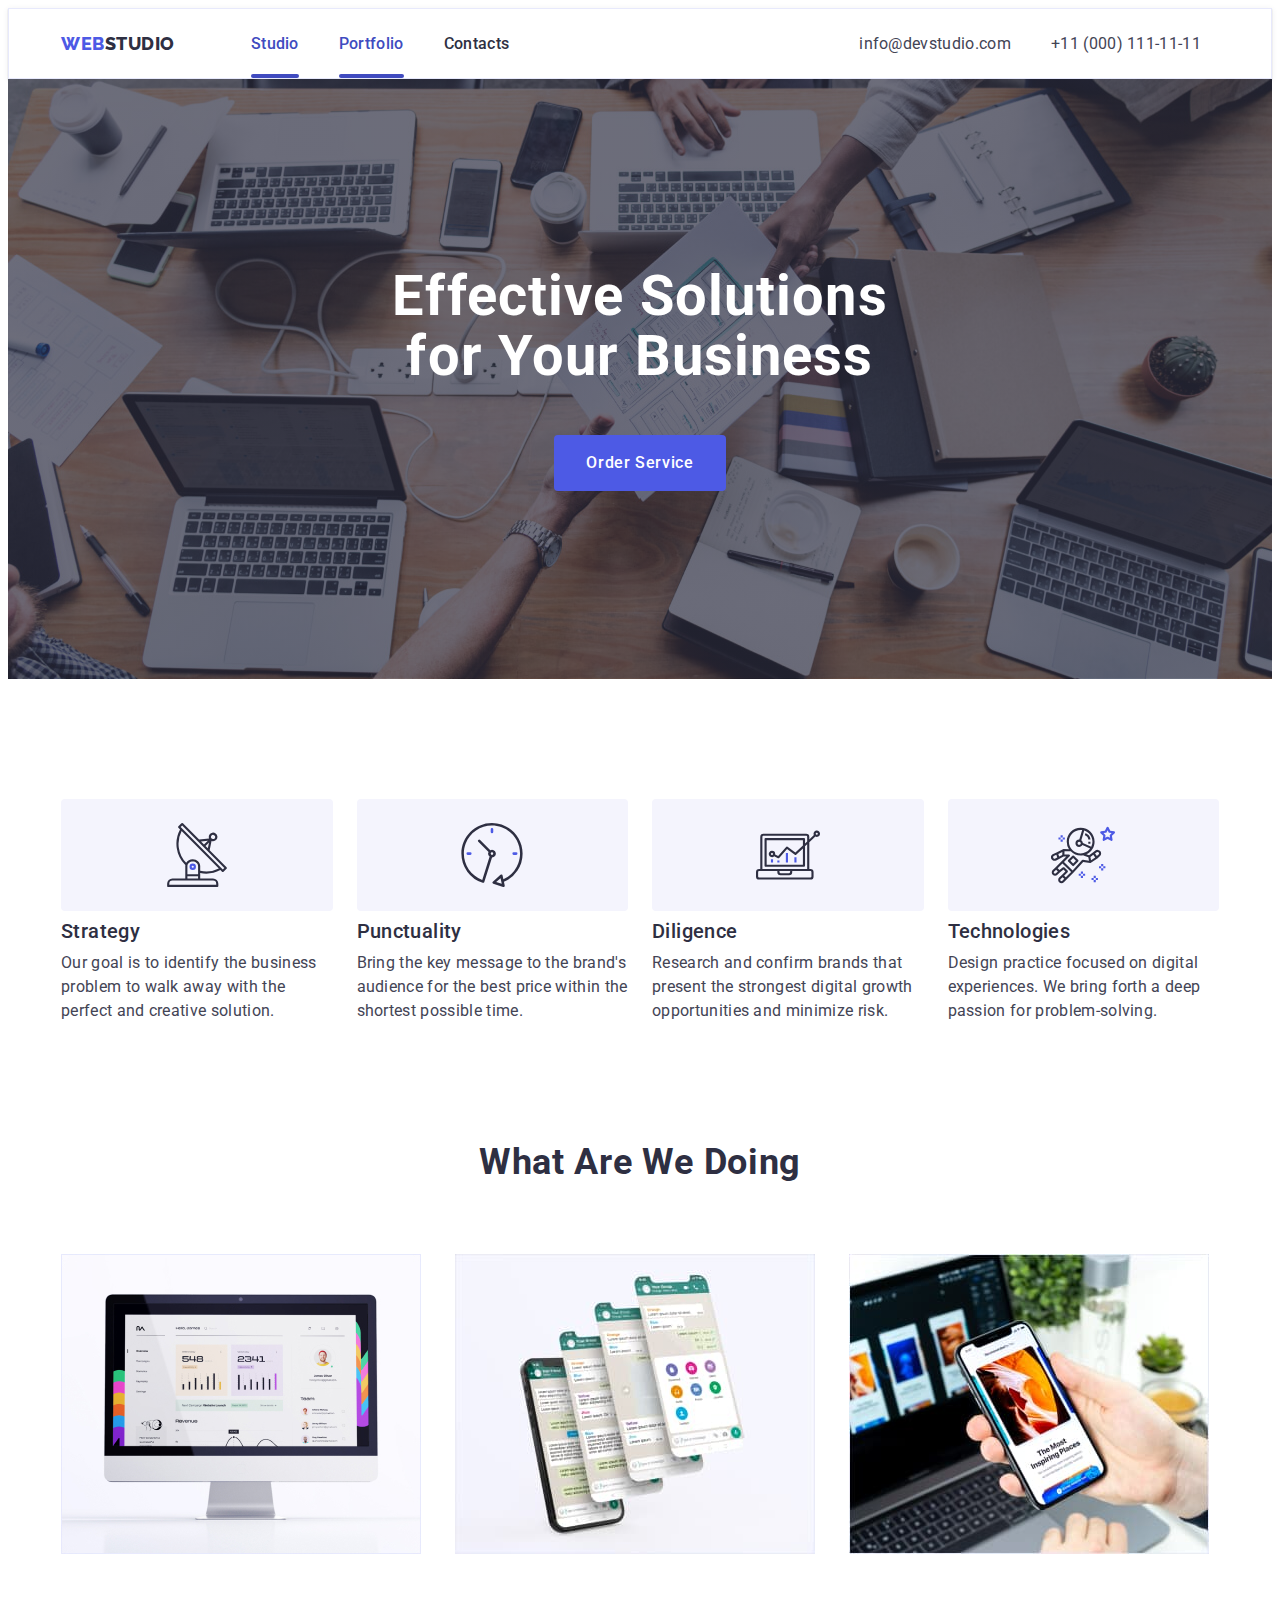
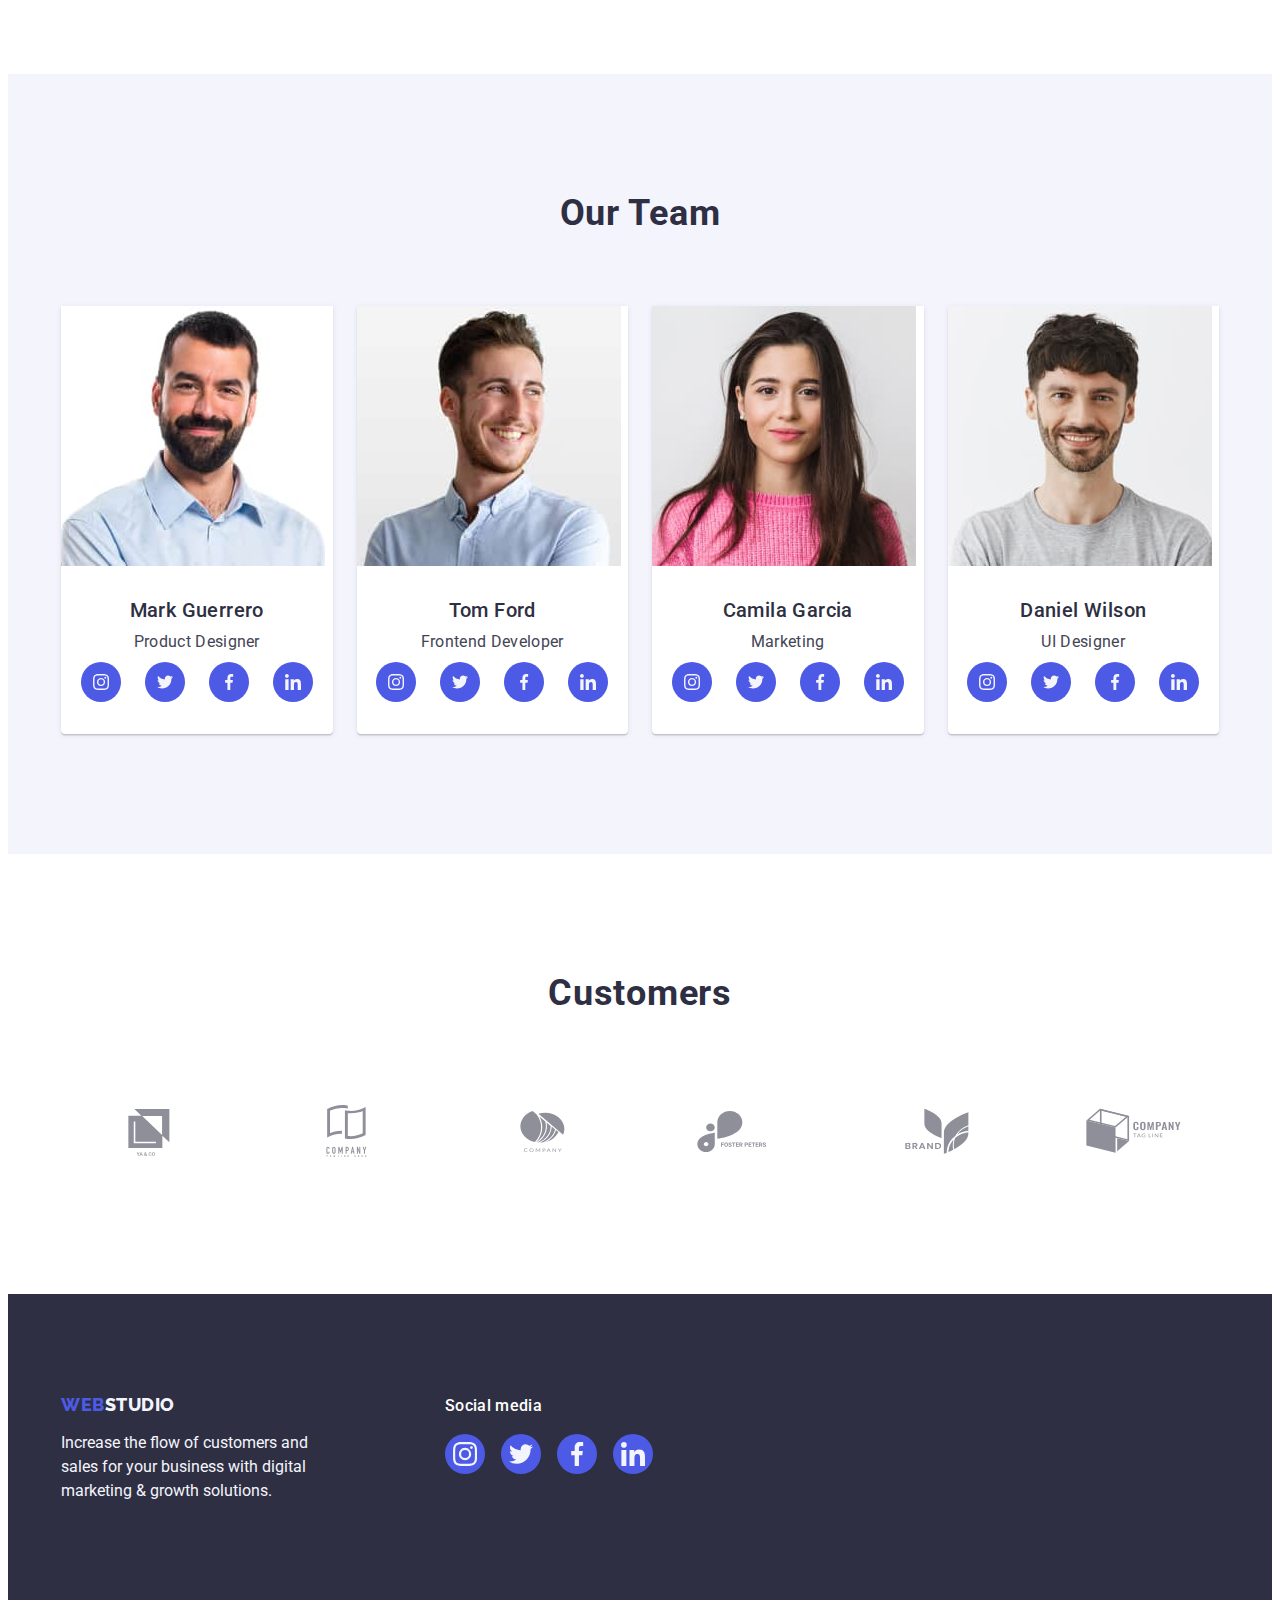
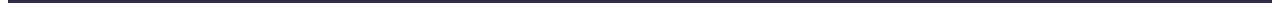
==== commit 210bf942: "add port" ====
--- a/index.html
+++ b/index.html
@@ -35,7 +35,7 @@
             </li>
 
             <li class="item-nav">
-              <a class="nav-link  studio-link link" href="./portfolio.html"
+              <a class="nav-link studio-link link" href="./portfolio.html"
                 >Portfolio</a
               >
             </li>
--- a/css/styles.css
+++ b/css/styles.css
@@ -183,7 +183,7 @@
 left: 0;
 bottom: -1px;
 height: 4px;
-width: 48px;
+width: 100%;
 background-color: var(--focus-nav-color) ;
 border-radius: 2px;
 }
@@ -481,7 +481,7 @@
 
   border-color: 1px solid #8e8f99;
   border-radius: 4px;
-  transition: color 250ms cubic-bezier(0.4, 0, 0.2, 1), border-color 250ms cubic-bezier(0.4, 0, 0.2, 1);
+  transition:  border-color 250ms cubic-bezier(0.4, 0, 0.2, 1), color 250ms cubic-bezier(0.4, 0, 0.2, 1);
 }
 
 .customers-link:hover,
@@ -600,6 +600,7 @@
 /*.btn-list:hover,
 .btn-list:focus{
 box-shadow: 0px 3px 1px rgba(0, 0, 0, 0.1), 0px 2px 1px rgba(0, 0, 0, 0.08), 0px 2px 2px rgba(0, 0, 0, 0.12);}*/
+
 .portfolio-btn {
   padding: 12px 24px;
   display: block;
@@ -621,7 +622,7 @@
   background-color: var(--ocean-bgc-btnfocus);
   box-shadow: 0px 3px 1px rgba(0, 0, 0, 0.1), 0px 2px 1px rgba(0, 0, 0, 0.08),
     0px 2px 2px rgba(0, 0, 0, 0.12);
-    transition: color 250ms cubic-bezier(0.4, 0, 0.2, 1), background-color 250ms cubic-bezier(0.4, 0, 0.2, 1), border 250ms cubic-bezier(0.4, 0, 0.2, 1);
+  transition: color 250ms cubic-bezier(0.4, 0, 0.2, 1), background-color 250ms cubic-bezier(0.4, 0, 0.2, 1), border 250ms cubic-bezier(0.4, 0, 0.2, 1);
 }
 
 .portfolio-btn:last-child {
@@ -670,7 +671,7 @@
   overflow: hidden;
 }
 
-.overlay{
+/*.overlay{
   position: absolute;
   top: 0;
   left: 0;
@@ -678,22 +679,32 @@
   padding-right: 32px;
   width: 100%;
   height: 100%;
-  background: var(--iris-bgc-btn);
+  background-color: var(--iris-bgc-btn);
   transform: translateY(100%);
   transition: transform 250ms cubic-bezier(0.4, 0, 0.2, 1);
 }
 
-.row-item:hover .overlay{
-  transform: translateY(0);
-}
+.row-item:hover .overlay,
+.row-item:focus .overlay{
+  transform: translateY(0%);
+}*/
 
 .text-overlay{
-  margin-top: 40px;
+  position: absolute;
+  top: 0;
+ padding: 40px 32px;
   font-size: 16px;
   line-height: 1.5;
   letter-spacing: 0.02em;
+  height: 100%;
+  width: 100%;
+  transform: translateY(100%);
   color: var(--footer-text-color);
-}
+  transition: transform 250ms cubic-bezier(0.4, 0, 0.2, 1);
+  background-color: var(--iris-bgc-btn);
+
+}
+
 
 .row-app {
   padding: 32px 16px;
@@ -746,7 +757,7 @@
   left: 50%; 
   transform: translate(-50%, -50%) scale(1);
   width: 408px;
-  height: 576px;
+  min-height: 576px;
   background-color: #fcfcfc;
   box-shadow: 0px 1px 1px rgba(0, 0, 0, 0.14), 0px 1px 3px rgba(0, 0, 0, 0.12), 0px 2px 1px rgba(0, 0, 0, 0.2);
   border-radius: 4px;
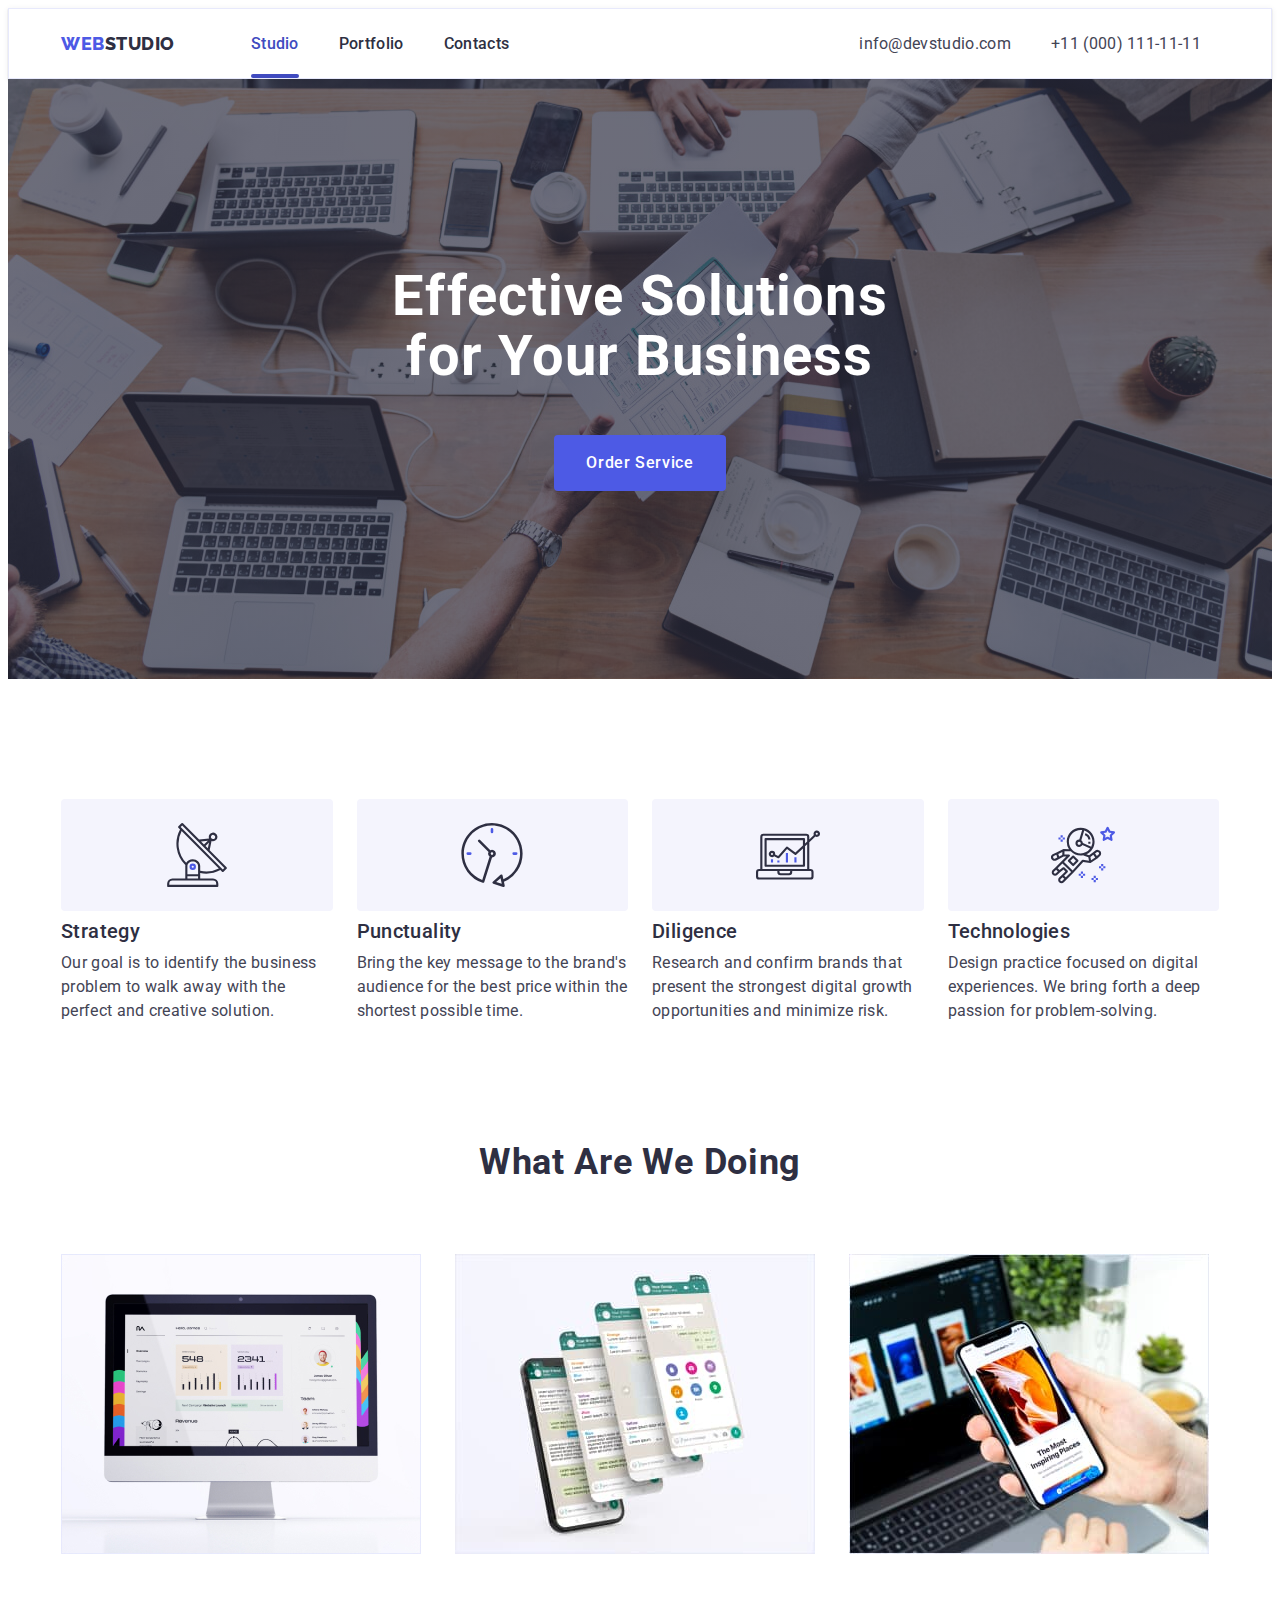
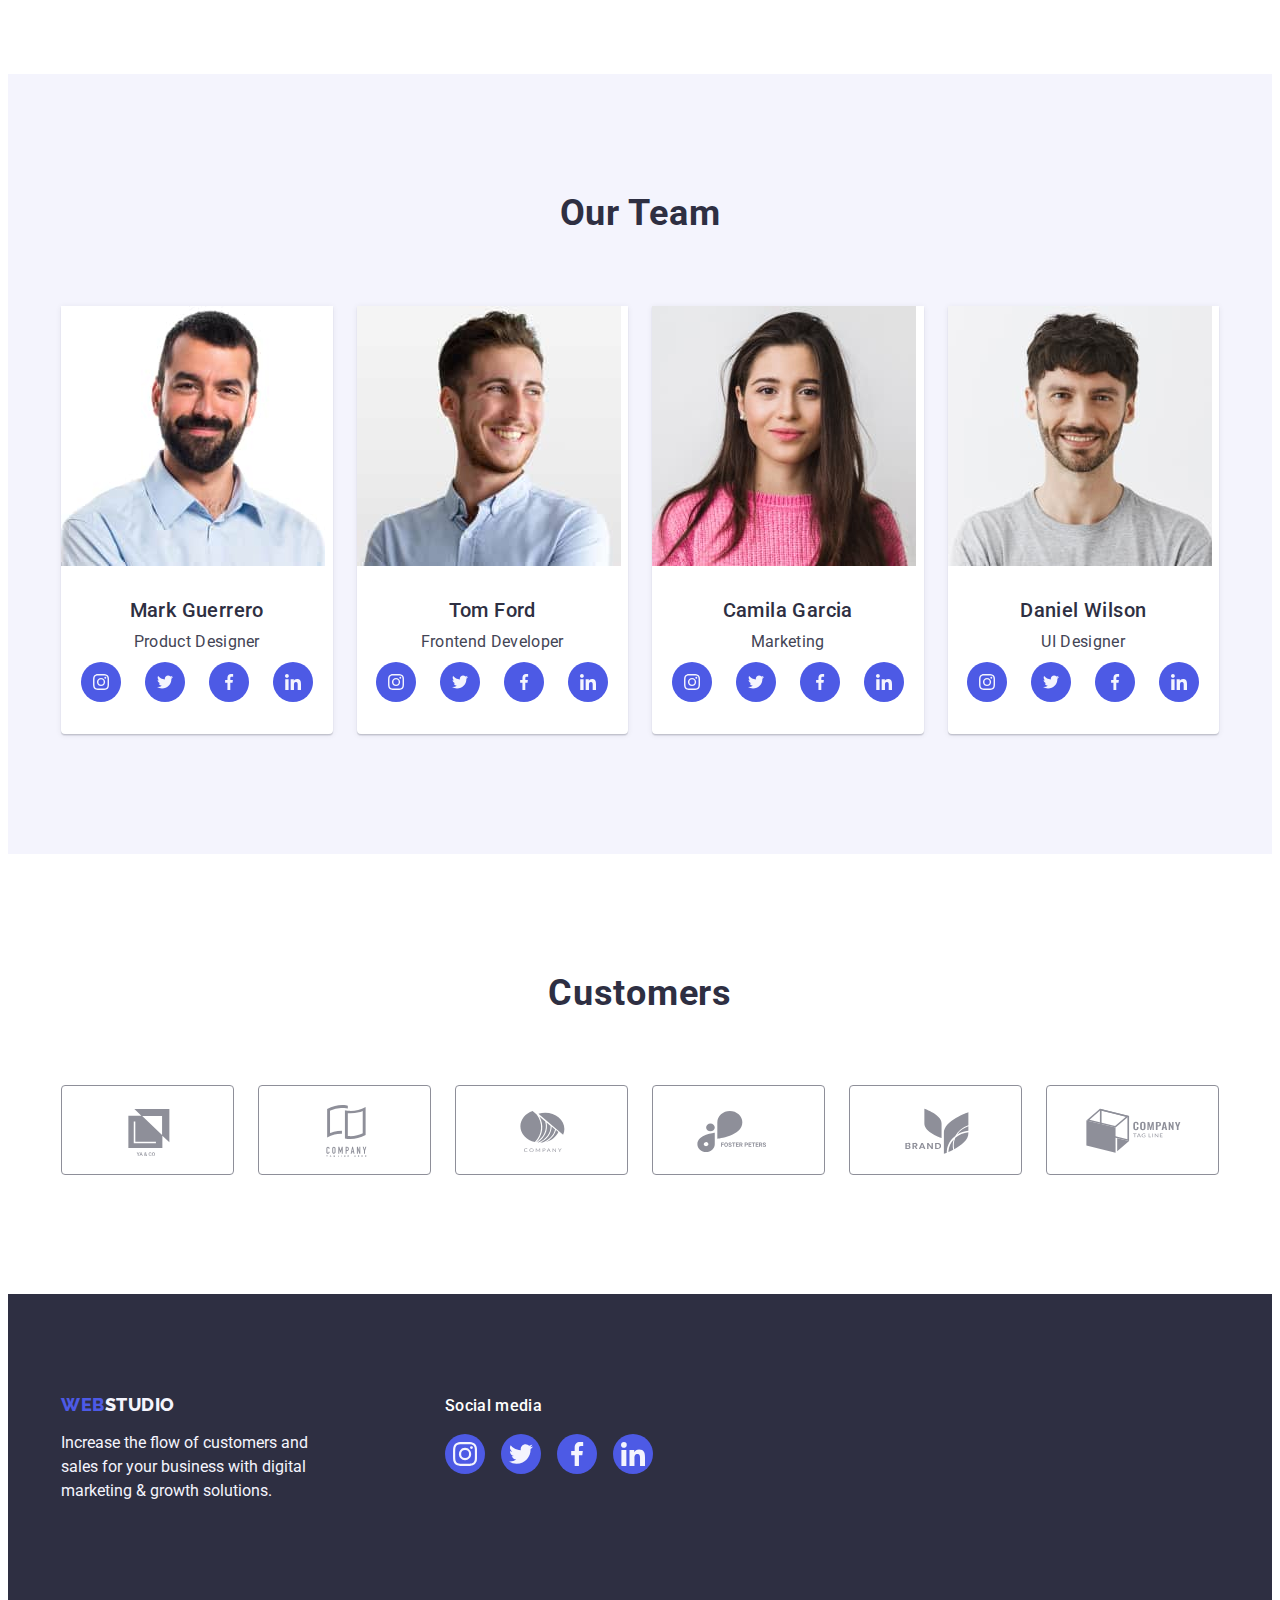
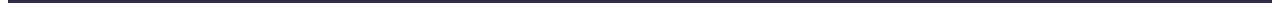
==== commit 32d3f57e: "witt mentor`s corr" ====
--- a/index.html
+++ b/index.html
@@ -35,7 +35,7 @@
             </li>
 
             <li class="item-nav">
-              <a class="nav-link studio-link link" href="./portfolio.html"
+              <a class="nav-link link" href="./portfolio.html"
                 >Portfolio</a
               >
             </li>
@@ -54,7 +54,7 @@
               >
             </li>
             <li class="item-tel">
-              <a class="address-link address-tel link" href="tel:+110001111111"
+              <a class="address-link link" href="tel:+110001111111"
                 >+11 (000) 111-11-11</a
               >
             </li>
--- a/css/styles.css
+++ b/css/styles.css
@@ -479,15 +479,15 @@
   width: 100%;
   height: 100%;
 
-  border-color: 1px solid #8e8f99;
+  border: 1px solid #8e8f99;
   border-radius: 4px;
-  transition:  border-color 250ms cubic-bezier(0.4, 0, 0.2, 1), color 250ms cubic-bezier(0.4, 0, 0.2, 1);
+  transition:  border 250ms cubic-bezier(0.4, 0, 0.2, 1), color 250ms cubic-bezier(0.4, 0, 0.2, 1);
 }
 
 .customers-link:hover,
 .customers-link:focus {
   color: var(--ocean-bgc-btnfocus);
-  border-color: 1px solid var(--ocean-bgc-btnfocus);
+  border: 1px solid var(--ocean-bgc-btnfocus);
 }
 
 .icon-section-four {
@@ -671,23 +671,6 @@
   overflow: hidden;
 }
 
-/*.overlay{
-  position: absolute;
-  top: 0;
-  left: 0;
-  padding-left: 32px;
-  padding-right: 32px;
-  width: 100%;
-  height: 100%;
-  background-color: var(--iris-bgc-btn);
-  transform: translateY(100%);
-  transition: transform 250ms cubic-bezier(0.4, 0, 0.2, 1);
-}
-
-.row-item:hover .overlay,
-.row-item:focus .overlay{
-  transform: translateY(0%);
-}*/
 
 .text-overlay{
   position: absolute;
@@ -704,7 +687,10 @@
   background-color: var(--iris-bgc-btn);
 
 }
-
+.row-link:hover .text-overlay,
+.row-link:focus .text-overlay{
+  transform: translateY(0%);
+}
 
 .row-app {
   padding: 32px 16px;
